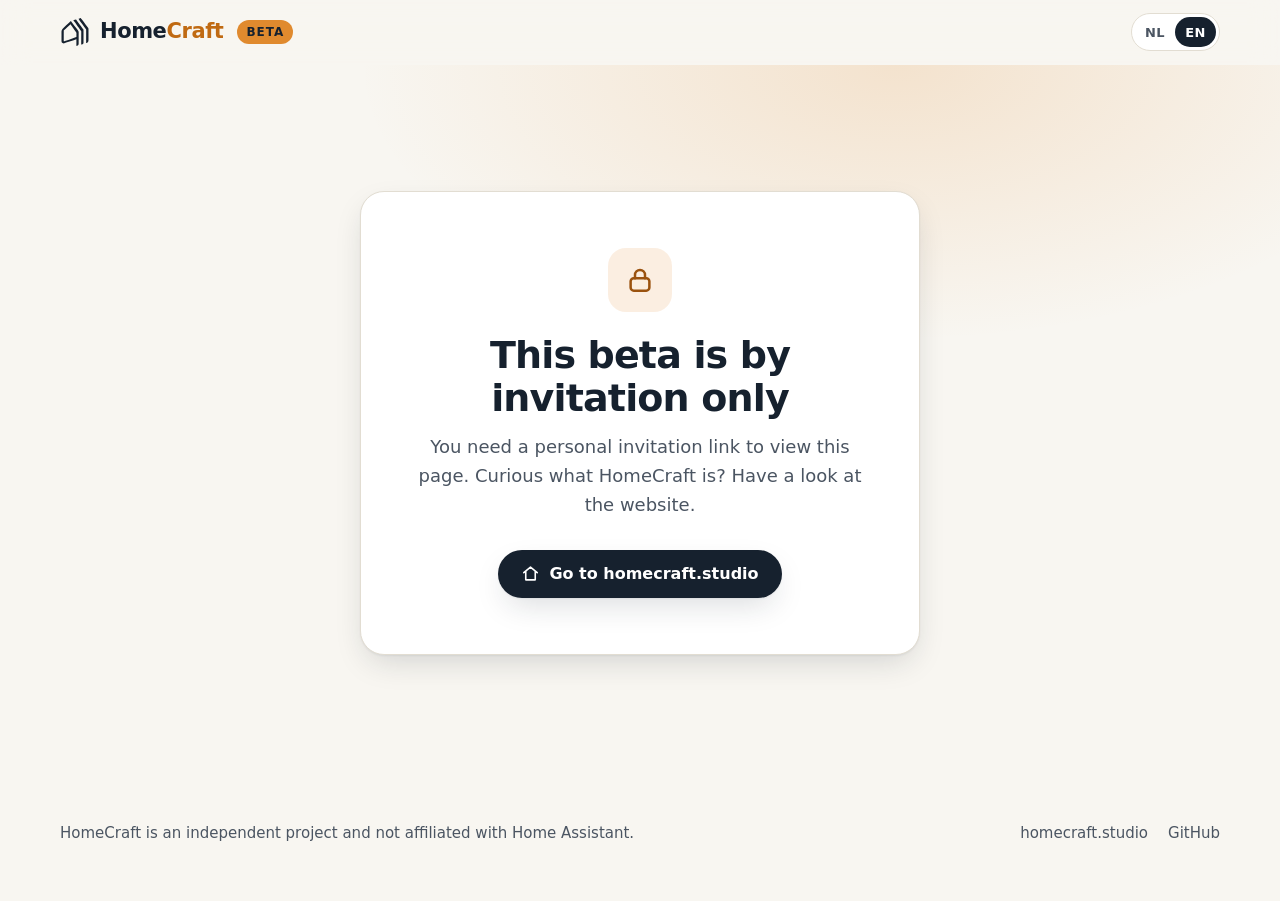
==== index.html @ ad0ae7b2 "Beta-pagina beta.homecraft.studio, alleen op uitnodiging (NL/EN)" ====
<!doctype html>
<html lang="nl" data-toegang="wacht">
<head>
<meta charset="utf-8">
<meta name="viewport" content="width=device-width, initial-scale=1">
<title data-i18n="meta.titel">HomeCraft beta</title>
<meta name="robots" content="noindex, nofollow">
<meta name="referrer" content="no-referrer">
<meta name="description" data-i18n-content="meta.omschrijving" content="De beta van HomeCraft is alleen op uitnodiging.">
<meta name="theme-color" content="#f8f6f1" media="(prefers-color-scheme: light)">
<meta name="theme-color" content="#0d141c" media="(prefers-color-scheme: dark)">
<link rel="icon" href="/favicon.svg" type="image/svg+xml">
<link rel="icon" href="/favicon-32.png" type="image/png" sizes="32x32">
<link rel="apple-touch-icon" href="/apple-touch-icon.png">
<meta property="og:type" content="website">
<meta property="og:site_name" content="HomeCraft">
<meta property="og:title" content="HomeCraft beta">
<meta property="og:description" content="Alleen op uitnodiging. Je huis in 3D, live in Home Assistant.">
<meta property="og:image" content="https://beta.homecraft.studio/img/og.jpg">
<meta property="og:image:width" content="1200">
<meta property="og:image:height" content="630">
<meta name="twitter:card" content="summary_large_image">
<meta name="twitter:image" content="https://beta.homecraft.studio/img/og.jpg">
<link rel="stylesheet" href="/style.css">
</head>
<body>
<svg width="0" height="0" style="position:absolute" aria-hidden="true">
  <symbol id="i-logo" viewBox="153.4 135.3 744.1 744.1"><path fill="currentColor" d="M421.4,234.9c3.7,4.9,7.2,9.5,10.8,14.1c23.9,31.6,47.8,63.2,71.7,94.7c13.8,18.2,27.7,36.4,41.5,54.6 c19.9,26.2,39.6,52.5,59.6,78.7c7.8,10.2,11.8,21.3,11.7,34.3c-0.3,55.2-0.2,110.4-0.3,165.6c-0.1,41.6-0.2,83.1-0.4,124.7 c0,9.8-2.1,18.9-8.1,26.9c-4.4,5.9-9.9,10.2-16.4,13.3c-6.5,3.1-13.2,5.6-19.9,8.3c-1.9,0.7-3.9,1.1-5.9,1.5 c-4.3,0.7-5.8-0.6-5.8-4.9c0-20.8,0-41.7,0.1-62.5c0.1-31.4,0.2-62.9,0.3-94.3c0-1,0-1.9,0-3.3c-1.3,0.4-2.3,0.6-3.2,1 c-41.9,14.5-83.8,29.1-125.8,43.4c-27.2,9.2-54.5,18-81.8,26.9c-29.1,9.5-58.3,18.9-87.4,28.5c-16,5.3-31.3,4.8-45.8-4.2 c-15.2-9.4-23.5-23.3-25-41c-0.6-6.9-0.6-13.8-0.6-20.7c0-54.8,0.1-109.6,0.1-164.4c0-20.3,0.2-40.5-0.2-60.8 c-0.4-24.2,7.9-45.1,24-62.8c11.5-12.6,23.7-24.5,35.8-36.4c16.7-16.4,33.5-32.5,50.5-48.7c27.6-26.2,55.2-52.4,82.9-78.5 c11.1-10.5,22.5-20.6,33.8-30.9C418.9,237.1,420,236.2,421.4,234.9z M412.7,316.6c-1.3,1.1-2.3,2-3.3,2.9 c-27.4,25.3-54.8,50.6-82.2,75.8c-25.4,23.4-50.9,46.7-76.3,70.2c-1.8,1.7-2.9,4.3-3.7,6.7c-0.7,2.3-0.5,4.8-0.5,7.2 c-0.1,74.2-0.1,148.4-0.2,222.5c0,10.2-0.2,20.4-0.1,30.7c0.1,6,2.7,7.9,8.5,6.2c6.6-2,13.1-4.2,19.7-6.4 C302.8,723,331,713.6,359,704c44-15.1,87.8-30.4,131.7-45.8c22.4-7.8,44.7-15.9,67.1-23.8c1.7-0.6,2.7-1.3,2.7-3.4 c0.1-30.9,0.2-61.7,0.5-92.6c0.1-9.2-2.6-17.2-7.8-24.5C541,497,529,480,516.9,463c-14.4-20.2-28.7-40.5-43-60.7 c-13.1-18.5-26.3-36.9-39.5-55.4C427.3,336.9,420.1,326.9,412.7,316.6z M486.9,216c4.3-1.3,8.4-2.5,12.5-3.8c16.1-4.9,32.2-9.7,48.3-14.7c1.9-0.6,3-0.4,4.3,1.4c14.2,19.5,28.4,39,42.7,58.5 c18.5,25.1,37.1,50.1,55.7,75c16.6,22.2,33.2,44.4,49.8,66.6C709,411,717.8,423,726.6,435c6.5,9,9.9,19.1,9.9,30.3 c0,78.8,0,157.5,0,236.3c0,23.4-0.2,46.7,0.1,70.1c0.2,18.6-8.7,30.8-25.6,37.5c-8.4,3.3-17,6.3-25.5,9.2c-5,1.7-6.2,0.7-6.1-4.5 c0.3-98.5,0.6-197.1,0.9-295.6c0-6.3,0-12.7-0.1-19c-0.1-5.1-1.2-9.8-4.2-14.1c-19-27.5-37.8-55-56.9-82.4 c-19.4-27.8-39-55.4-58.6-83c-15.9-22.4-31.8-44.8-47.7-67.1c-8-11.2-16-22.3-24-33.5C488.3,218.2,487.7,217.3,486.9,216z M802.5,779.8c-0.3-2.5-0.7-4.7-0.7-6.9c0-59.6,0.1-119.2,0.2-178.8c0.1-45.3,0.2-90.5,0.3-135.8c0-5.7-1.1-11.3-4.3-16.2 c-6.5-9.8-13-19.6-19.8-29.2c-26.3-36.9-52.6-73.9-79.1-110.7c-22.9-31.7-46.1-63.3-69.1-94.9c-6.2-8.6-12.5-17.2-18.7-25.7 c-0.3-0.5-0.6-0.9-1.1-1.7c8.5-2.5,16.8-5,25.1-7.4c10.6-3.1,21.3-6.2,31.9-9.4c1.9-0.6,3-0.2,4.1,1.4c8.4,11.4,16.7,22.7,25.2,34 c28.8,38.1,57.7,76.2,86.5,114.3c22.2,29.4,44.4,58.7,66.5,88.1c7.2,9.6,10.7,20.4,10.7,32.4c0,66.8,0,133.6,0,200.4 c0,23.1,0.4,46.2-0.1,69.2c-0.2,11.1-1.4,22.4-3.3,33.4c-2.9,16.7-12.5,28.6-28.7,34.8c-6.9,2.6-13.9,5.1-20.9,7.5 C805.8,779.2,804.3,779.4,802.5,779.8z"/></symbol>
  <symbol id="i-slot" viewBox="0 0 24 24" fill="none" stroke="currentColor" stroke-width="2" stroke-linecap="round" stroke-linejoin="round"><rect x="4.5" y="10.5" width="15" height="10" rx="2.5"/><path d="M8 10.5V8a4 4 0 0 1 8 0v2.5"/></symbol>
  <symbol id="i-thuis" viewBox="0 0 24 24" fill="none" stroke="currentColor" stroke-width="2" stroke-linecap="round" stroke-linejoin="round"><path d="M3.5 11 12 4l8.5 7M6 9.5V20h12V9.5"/></symbol>
  <symbol id="i-kopie" viewBox="0 0 24 24" fill="none" stroke="currentColor" stroke-width="2" stroke-linecap="round" stroke-linejoin="round"><rect x="8.5" y="8.5" width="12" height="12" rx="2.5"/><path d="M15.5 5.5v-.5a2 2 0 0 0-2-2h-8a2 2 0 0 0-2 2v8a2 2 0 0 0 2 2h.5"/></symbol>
  <symbol id="i-download" viewBox="0 0 24 24" fill="none" stroke="currentColor" stroke-width="2" stroke-linecap="round" stroke-linejoin="round"><path d="M12 4v11M7 10.5l5 5 5-5M5 20h14"/></symbol>
  <symbol id="i-lijst" viewBox="0 0 24 24" fill="none" stroke="currentColor" stroke-width="2" stroke-linecap="round" stroke-linejoin="round"><path d="M9 6h11M9 12h11M9 18h11M4.5 6h.01M4.5 12h.01M4.5 18h.01"/></symbol>
  <symbol id="i-start" viewBox="0 0 24 24" fill="none" stroke="currentColor" stroke-width="2" stroke-linecap="round" stroke-linejoin="round"><path d="M4 20l4-1 11-11a2.1 2.1 0 0 0-3-3L5 16l-1 4zM14 7l3 3"/></symbol>
  <symbol id="i-let" viewBox="0 0 24 24" fill="none" stroke="currentColor" stroke-width="2" stroke-linecap="round" stroke-linejoin="round"><path d="M12 4 2.5 20h19L12 4zM12 10v4.5M12 17.5h.01"/></symbol>
  <symbol id="i-melden" viewBox="0 0 24 24" fill="none" stroke="currentColor" stroke-width="2" stroke-linecap="round" stroke-linejoin="round"><path d="M5 20V4.5M5 4.5h11l-2 4 2 4H5"/></symbol>
  <symbol id="i-pijl" viewBox="0 0 24 24" fill="none" stroke="currentColor" stroke-width="2" stroke-linecap="round" stroke-linejoin="round"><path d="M5 12h14M13 6l6 6-6 6"/></symbol>
</svg>

<header class="kop">
  <div class="wrap">
    <a class="merk" href="https://homecraft.studio/" aria-label="HomeCraft"><svg aria-hidden="true"><use href="#i-logo"/></svg><span>Home<b>Craft</b></span></a>
    <span class="pil">Beta</span>
    <div class="kop-rechts">
      <div class="taal" role="group" aria-label="Taal / Language">
        <button type="button" data-taal="nl" aria-pressed="true" lang="nl" title="Nederlands">NL</button>
        <button type="button" data-taal="en" aria-pressed="false" lang="en" title="English">EN</button>
      </div>
    </div>
  </div>
</header>

<main id="inhoud">
  <div class="wacht" data-staat="wacht" aria-busy="true"></div>

  <!-- Zonder (geldige) uitnodiging -->
  <div class="dicht" data-staat="dicht ongeldig" hidden>
    <div class="wrap">
      <div class="dicht-kaart">
        <div class="dicht-ico"><svg aria-hidden="true"><use href="#i-slot"/></svg></div>
        <h1 data-i18n="dicht.titel">Deze beta is alleen op uitnodiging</h1>
        <p data-staat="dicht" data-i18n="dicht.tekst">Je hebt een persoonlijke uitnodigingslink nodig om deze pagina te bekijken. Wil je weten wat HomeCraft is? Kijk op de website.</p>
        <p data-staat="ongeldig" hidden data-i18n="dicht.ongeldig">Deze uitnodigingslink is niet (meer) geldig. Controleer of je de hele link hebt gekopieerd, of vraag een nieuwe in de groep.</p>
        <div class="acties">
          <a class="knop knop-vol" href="https://homecraft.studio/"><svg aria-hidden="true"><use href="#i-thuis"/></svg><span data-i18n="dicht.knop">Naar homecraft.studio</span></a>
        </div>
      </div>
    </div>
  </div>
  <noscript>
    <div class="dicht"><div class="wrap"><div class="dicht-kaart">
      <h1>Deze beta is alleen op uitnodiging</h1>
      <p>Zet JavaScript aan om je uitnodiging te controleren, of ga naar <a href="https://homecraft.studio/">homecraft.studio</a>.</p>
    </div></div></div>
  </noscript>

  <!-- Met een geldige uitnodiging -->
  <div data-staat="welkom" hidden>
    <div class="welkom">
      <div class="wrap">
        <span class="label"><i aria-hidden="true"></i><span data-i18n="w.label">Beta · versie 0.4.0</span></span>
        <h1 data-i18n="w.titel">Welkom bij de beta!</h1>
        <p class="lead" data-i18n="w.lead">Fijn dat je meetest. Hieronder staat hoe je HomeCraft in Home Assistant installeert, waar je mee begint en hoe je een probleem meldt. Alles wat je vindt, helpt.</p>
      </div>
    </div>

    <div class="wrap">
      <div class="inhoud">
        <div class="kolom">
        <section class="blok" id="installeren" aria-labelledby="h-inst">
          <h2 id="h-inst"><span class="ico"><svg aria-hidden="true"><use href="#i-download"/></svg></span><span data-i18n="inst.titel">Installeren</span></h2>
          <ol>
            <li data-i18n-html="inst.1">Ga in Home Assistant naar <span class="pad">Instellingen <span>→</span> Marketplace</span> (voorheen HACS).</li>
            <li data-i18n-html="inst.2">Kies rechtsboven <span class="pad">⋮ <span>→</span> Eigen repository</span>.</li>
            <li>
              <span data-i18n-html="inst.3">Plak deze URL en kies als categorie <span class="pad">Integratie</span>:</span>
              <div class="kopie">
                <code id="repo-url">https://github.com/homecraftstudio/homecraft</code>
                <button type="button" class="knop knop-rand" id="kopieer" data-kopieer="#repo-url"><svg aria-hidden="true"><use href="#i-kopie"/></svg><span data-i18n="inst.kopieer">Kopiëren</span></button>
              </div>
              <span class="sr" role="status" aria-live="polite" id="kopie-status"></span>
            </li>
            <li data-i18n-html="inst.4">Zoek <span class="pad">HomeCraft</span> in de lijst en installeer het.</li>
            <li data-i18n-html="inst.5">Herstart Home Assistant.</li>
            <li data-i18n-html="inst.6">Ga naar <span class="pad">Instellingen <span>→</span> Apparaten en diensten <span>→</span> Integratie toevoegen</span> en kies <span class="pad">HomeCraft</span>.</li>
            <li data-i18n-html="inst.7">Open <span class="pad">HomeCraft</span> in de zijbalk.</li>
          </ol>
          <p class="tip" data-i18n="inst.tip">Een nieuwe versie verschijnt vanzelf als update in Home Assistant. Na een update even herstarten en de pagina herladen.</p>
        </section>
        <section class="blok" id="beginnen" aria-labelledby="h-begin">
          <h2 id="h-begin"><span class="ico"><svg aria-hidden="true"><use href="#i-start"/></svg></span><span data-i18n="begin.titel">Eerste stappen</span></h2>
          <ol>
            <li data-i18n-html="begin.1">Kies in het lege paneel <span class="pad">Plattegrond tekenen</span> en teken muren, ruimtes, deuren en ramen. Of begin met het <span class="pad">voorbeeldhuis</span> om eerst rond te kijken.</li>
            <li data-i18n-html="begin.2">Kies <span class="pad">Bewerken</span>: de lichtpunten uit je plattegrond staan gestippeld klaar. Tik erop en koppel ze aan je lampen.</li>
            <li data-i18n="begin.3">Zet apparaten neer en koppel ze; kies het model uit de galerij.</li>
            <li data-i18n-html="begin.4">Maak een back-up via <span class="pad">Instellingen <span>→</span> Back-up</span> voordat je grote dingen uitprobeert.</li>
          </ol>
        </section>
        <section class="blok" id="melden" aria-labelledby="h-meld">
          <h2 id="h-meld"><span class="ico"><svg aria-hidden="true"><use href="#i-melden"/></svg></span><span data-i18n="meld.titel">Probleem melden</span></h2>
          <p data-i18n="meld.tekst">Iets kapot, onduidelijk of lelijk? Meld het op GitHub. Zet erbij:</p>
          <ul>
            <li data-i18n-html="meld.1">je <strong>Home Assistant-versie</strong> (Instellingen → Over) en de HomeCraft-versie;</li>
            <li data-i18n-html="meld.2">je <strong>browser</strong> en de versie ervan;</li>
            <li data-i18n-html="meld.3">je <strong>apparaat</strong>: computer, tablet of telefoon;</li>
            <li data-i18n-html="meld.4">wat je deed, wat je verwachtte en wat er gebeurde, met een <strong>schermafdruk</strong>.</li>
          </ul>
          <p class="tip" data-i18n="meld.privé">Meldingen op GitHub zijn openbaar. Zet er geen persoonlijke gegevens, adressen, wachtwoorden of tokens in.</p>
          <div class="acties">
            <a class="knop knop-vol" href="https://github.com/homecraftstudio/homecraft/issues/new" rel="noopener"><svg aria-hidden="true"><use href="#i-melden"/></svg><span data-i18n="meld.knop">Probleem melden op GitHub</span></a>
          </div>
        </section>
        </div>
        <div class="kolom">
        <section class="blok" id="eisen" aria-labelledby="h-eisen">
          <h2 id="h-eisen"><span class="ico"><svg aria-hidden="true"><use href="#i-lijst"/></svg></span><span data-i18n="eisen.titel">Wat heb je nodig</span></h2>
          <ul>
            <li data-i18n-html="eisen.1">Home Assistant <strong>2024.7</strong> of nieuwer.</li>
            <li data-i18n-html="eisen.2">De Marketplace (voorheen HACS) in Home Assistant.</li>
            <li data-i18n-html="eisen.3">Een recente browser met <strong>WebGL2</strong>, op computer, tablet of telefoon.</li>
            <li data-i18n="eisen.4">Voor een wandtablet: een tablet van de laatste jaren, met de browser op volledig scherm.</li>
          </ul>
        </section>
        <section class="blok" id="beperkingen" aria-labelledby="h-bep">
          <h2 id="h-bep"><span class="ico"><svg aria-hidden="true"><use href="#i-let"/></svg></span><span data-i18n="bep.titel">Bekende beperkingen</span></h2>
          <ul>
            <li data-i18n="bep.1">Dit is een beta: er kan nog iets haperen of veranderen tussen versies. Maak regelmatig een back-up.</li>
            <li data-i18n="bep.2">Gebeurtenissen en vaste zoomplekken in het huis volgen later.</li>
            <li data-i18n-html="bep.3">Op een zwakke tablet kiest HomeCraft zelf een lichtere kwaliteit. Hapert het toch, zet dan <code>?rch_quality=low</code> achter het adres.</li>
            <li data-i18n="bep.4">De kant-en-klare meubels zijn een los, optioneel pakket; zonder kun je gewoon tekenen en inrichten met wat er is.</li>
          </ul>
        </section>
        </div>
      </div>
    </div>
  </div>
</main>

<footer class="voet">
  <div class="wrap">
    <p data-i18n="voet.tekst">HomeCraft is een zelfstandig project en niet verbonden aan Home Assistant.</p>
    <nav aria-label="Voettekst" data-i18n-aria="voet.aria">
      <a href="https://homecraft.studio/">homecraft.studio</a>
      <a href="https://github.com/homecraftstudio/homecraft">GitHub</a>
    </nav>
  </div>
</footer>
<script src="/teksten-en.js"></script>
<script src="/i18n.js"></script>
<script src="/toegang.js"></script>
<script src="/beta.js"></script>
</body>
</html>
---- style.css ----
/* HomeCraft — homecraft.studio. Eén stylesheet, geen frameworks. */
:root {
  color-scheme: light dark;
  --inkt: #16212e;
  --oranje: #e08a2e;
  --bg: #f8f6f1;
  --bg-2: #efebe3;
  --vlak: #ffffff;
  --tekst: #16212e;
  --zacht: #4b5562;
  --lijn: #e2ddd2;
  --accent-tekst: #9a520f;
  --oranje-groot: #c06a12;
  --knop: #16212e;
  --knop-tekst: #ffffff;
  --schaduw: 0 1px 2px rgb(22 33 46 / .06), 0 12px 32px -8px rgb(22 33 46 / .18);
  --schaduw-groot: 0 2px 4px rgb(22 33 46 / .06), 0 40px 80px -24px rgb(22 33 46 / .35);
  --gloed: radial-gradient(60% 55% at 70% 0%, rgb(224 138 46 / .18), transparent 70%);
  --r: 18px;
  --max: 1160px;
  --rand: 16px;
  --font: ui-sans-serif, system-ui, -apple-system, "Segoe UI", Roboto, "Helvetica Neue", Arial, sans-serif;
  --mono: ui-monospace, "Cascadia Mono", "SF Mono", Menlo, Consolas, monospace;
}
@media (prefers-color-scheme: dark) {
  :root {
    --bg: #0d141c;
    --bg-2: #121b25;
    --vlak: #16212e;
    --tekst: #eef1f4;
    --zacht: #a7b2be;
    --lijn: #263445;
    --accent-tekst: #f2a75a;
    --oranje-groot: #e08a2e;
    --knop: #e08a2e;
    --knop-tekst: #16212e;
    --schaduw: 0 1px 2px rgb(0 0 0 / .3), 0 12px 32px -8px rgb(0 0 0 / .5);
    --schaduw-groot: 0 2px 4px rgb(0 0 0 / .3), 0 40px 90px -24px rgb(0 0 0 / .7);
    --gloed: radial-gradient(60% 55% at 70% 0%, rgb(224 138 46 / .16), transparent 70%);
  }
}
@media (min-width: 720px) { :root { --rand: 32px; } }

*, *::before, *::after { box-sizing: border-box; }
html { -webkit-text-size-adjust: 100%; scroll-behavior: smooth; scroll-padding-top: 84px; }
@media (prefers-reduced-motion: reduce) { html { scroll-behavior: auto; } *, *::before, *::after { transition: none !important; animation: none !important; } }
body {
  margin: 0; background: var(--bg); color: var(--tekst);
  font: 400 17px/1.6 var(--font); text-rendering: optimizeLegibility;
  -webkit-font-smoothing: antialiased; overflow-x: hidden;
}
img { display: block; max-width: 100%; height: auto; }
a { color: inherit; }
p a, li a, dd a, .faq a { color: var(--accent-tekst); text-underline-offset: .18em; }
code { font: .88em/1.4 var(--mono); background: var(--bg-2); border: 1px solid var(--lijn); border-radius: 6px; padding: .1em .35em; overflow-wrap: anywhere; }
h1, h2, h3 { line-height: 1.12; letter-spacing: -.022em; margin: 0; text-wrap: balance; }
p { margin: 0; text-wrap: pretty; }
:focus-visible { outline: 3px solid var(--oranje); outline-offset: 3px; border-radius: 6px; }
.skip { position: absolute; left: 12px; top: -60px; z-index: 50; background: var(--knop); color: var(--knop-tekst); padding: 10px 14px; border-radius: 10px; text-decoration: none; font-weight: 600; }
.skip:focus { top: 12px; }
.wrap { width: 100%; max-width: calc(var(--max) + 2 * var(--rand)); margin-inline: auto; padding-inline: var(--rand); }
.sr { position: absolute; width: 1px; height: 1px; overflow: hidden; clip: rect(0 0 0 0); white-space: nowrap; }

/* Kop */
.kop { position: sticky; top: 0; z-index: 20; background: color-mix(in srgb, var(--bg) 82%, transparent); backdrop-filter: saturate(1.4) blur(14px); -webkit-backdrop-filter: saturate(1.4) blur(14px); border-bottom: 1px solid transparent; transition: border-color .2s; }
.kop.gescrold { border-bottom-color: var(--lijn); }
.kop .wrap { display: flex; align-items: center; gap: 12px; height: 64px; }
.merk { display: inline-flex; align-items: center; gap: 10px; text-decoration: none; font-weight: 650; font-size: 21px; letter-spacing: -.02em; color: var(--tekst); flex: none; }
.merk svg { width: 30px; height: 30px; color: var(--tekst); }
.merk b { color: var(--oranje-groot); font-weight: inherit; }
.nav { display: none; gap: 4px; margin-left: 20px; }
.nav a { text-decoration: none; color: var(--zacht); font-size: 15px; font-weight: 500; padding: 8px 12px; border-radius: 10px; }
.nav a:hover { color: var(--tekst); background: var(--bg-2); }
@media (min-width: 860px) { .nav { display: flex; } }
.kop-rechts { margin-left: auto; display: flex; align-items: center; gap: 8px; }
.taal { display: inline-flex; border: 1px solid var(--lijn); border-radius: 999px; padding: 3px; background: var(--vlak); }
.taal button { appearance: none; border: 0; background: none; color: var(--zacht); font: 600 13px/1 var(--font); letter-spacing: .04em; padding: 7px 10px; border-radius: 999px; cursor: pointer; min-width: 38px; min-height: 30px; }
.taal button[aria-pressed="true"] { background: var(--inkt); color: #fff; }
@media (prefers-color-scheme: dark) { .taal button[aria-pressed="true"] { background: #eef1f4; color: #16212e; } }

/* Knoppen */
.knop { display: inline-flex; align-items: center; justify-content: center; gap: 9px; min-height: 48px; padding: 0 22px; border-radius: 999px; font: 600 16px/1 var(--font); text-decoration: none; border: 1px solid transparent; cursor: pointer; transition: transform .15s ease, background-color .15s, box-shadow .15s; white-space: nowrap; }
.knop svg { width: 19px; height: 19px; flex: none; }
.knop:hover { transform: translateY(-1px); }
.knop-vol { background: var(--knop); color: var(--knop-tekst); box-shadow: var(--schaduw); }
.knop-rand { background: var(--vlak); color: var(--tekst); border-color: var(--lijn); }
.knop-rand:hover { border-color: var(--zacht); }
.knop-klein { min-height: 38px; padding: 0 14px; font-size: 14px; }
.kop .knop-klein span { display: none; }
@media (min-width: 520px) { .kop .knop-klein span { display: inline; } }

/* Hero */
.hero { position: relative; padding: 56px 0 0; background: var(--gloed); }
.hero-tekst { max-width: 820px; }
.label { display: inline-flex; align-items: center; gap: 8px; font-size: 14px; font-weight: 600; color: var(--zacht); border: 1px solid var(--lijn); background: var(--vlak); border-radius: 999px; padding: 6px 12px 6px 8px; }
.label i { width: 8px; height: 8px; border-radius: 50%; background: var(--oranje); box-shadow: 0 0 0 4px rgb(224 138 46 / .2); }
.hero h1 { font-size: clamp(40px, 7.4vw, 80px); font-weight: 750; margin-top: 22px; letter-spacing: -.035em; }
.hero h1 em { font-style: normal; color: var(--oranje-groot); }
.hero .lead { font-size: clamp(18px, 2.2vw, 21px); color: var(--zacht); margin-top: 20px; max-width: 640px; }
.acties { display: flex; flex-wrap: wrap; gap: 12px; margin-top: 30px; }
.feiten { display: flex; flex-wrap: wrap; gap: 8px 22px; margin: 22px 0 0; padding: 0; list-style: none; color: var(--zacht); font-size: 15px; }
.feiten li { display: inline-flex; align-items: center; gap: 8px; }
.feiten svg { width: 17px; height: 17px; color: var(--oranje); }
.venster { margin-top: 48px; border-radius: 16px 16px 0 0; overflow: hidden; background: var(--vlak); box-shadow: var(--schaduw-groot); border: 1px solid var(--lijn); border-bottom: 0; }
.venster-balk { display: flex; gap: 7px; align-items: center; height: 34px; padding: 0 14px; background: var(--bg-2); border-bottom: 1px solid var(--lijn); }
.venster-balk i { width: 11px; height: 11px; border-radius: 50%; background: var(--lijn); }
.venster img { width: 100%; }

/* Secties */
section { padding: 96px 0; }
@media (max-width: 720px) { section { padding: 68px 0; } }
.sectie-kop { max-width: 720px; margin-bottom: 48px; }
.oog { font-size: 13px; font-weight: 700; letter-spacing: .12em; text-transform: uppercase; color: var(--accent-tekst); margin-bottom: 14px; }
.sectie-kop h2 { font-size: clamp(30px, 4.6vw, 48px); font-weight: 720; }
.sectie-kop p { color: var(--zacht); font-size: 19px; margin-top: 16px; }
.band { background: var(--bg-2); border-block: 1px solid var(--lijn); }

/* Grote functies */
.functie { display: grid; gap: 28px; align-items: center; padding: 28px 0; }
.functie + .functie { border-top: 1px solid var(--lijn); }
@media (min-width: 860px) {
  .functie { grid-template-columns: 1fr 1fr; gap: 72px; padding: 44px 0; }
  .functie:nth-child(even) .functie-beeld { order: 2; }
}
.functie h3 { font-size: clamp(25px, 3vw, 34px); font-weight: 700; }
.functie p { color: var(--zacht); margin-top: 14px; font-size: 18px; }
.functie ul { margin: 18px 0 0; padding: 0; list-style: none; display: grid; gap: 10px; }
.functie li { display: flex; gap: 10px; align-items: flex-start; }
.functie li::before { content: ""; flex: none; width: 18px; height: 18px; margin-top: 4px; border-radius: 50%; background: rgb(224 138 46 / .18) url("data:image/svg+xml,%3Csvg xmlns='http://www.w3.org/2000/svg' viewBox='0 0 24 24' fill='none' stroke='%23c26f1c' stroke-width='3.2' stroke-linecap='round' stroke-linejoin='round'%3E%3Cpath d='M6 12.5l4 4 8-9'/%3E%3C/svg%3E") center / 12px no-repeat; }
.functie-beeld { position: relative; border-radius: var(--r); background: linear-gradient(160deg, #2b3d52, #16212e); padding: clamp(18px, 4vw, 40px); box-shadow: var(--schaduw); overflow: hidden; display: grid; place-items: center; }
.functie-beeld::after { content: ""; position: absolute; inset: 0; background: radial-gradient(50% 45% at 80% 10%, rgb(224 138 46 / .28), transparent 70%); pointer-events: none; }
.functie-beeld img { position: relative; z-index: 1; border-radius: 12px; box-shadow: 0 24px 48px -16px rgb(0 0 0 / .55); width: min(100%, 360px); }
.functie-beeld.breed img { width: 100%; }
.functie-beeld.laag { display: block; padding-bottom: clamp(56px, 10vw, 96px); }
.functie-beeld.laag .achter { width: 62%; }
.functie-beeld.laag .voor { position: absolute; z-index: 2; right: clamp(14px, 4vw, 36px); bottom: clamp(18px, 4vw, 40px); width: 66%; border: 1px solid rgb(255 255 255 / .12); }

/* Kaarten */
.raster { display: grid; gap: 16px; grid-template-columns: 1fr; margin-top: 40px; }
@media (min-width: 640px) { .raster { grid-template-columns: 1fr 1fr; } }
@media (min-width: 1020px) { .raster { grid-template-columns: repeat(4, 1fr); } }
.kaart { background: var(--vlak); border: 1px solid var(--lijn); border-radius: var(--r); padding: 26px; }
.kaart .ico { width: 44px; height: 44px; border-radius: 12px; display: grid; place-items: center; background: rgb(224 138 46 / .14); color: var(--accent-tekst); margin-bottom: 18px; }
.kaart .ico svg { width: 23px; height: 23px; }
.kaart h3 { font-size: 19px; font-weight: 680; letter-spacing: -.012em; }
.kaart p { color: var(--zacht); font-size: 16px; margin-top: 8px; }

/* Stappen */
.stappen { display: grid; gap: 16px; counter-reset: stap; margin: 0; padding: 0; list-style: none; }
@media (min-width: 860px) { .stappen { grid-template-columns: repeat(3, 1fr); gap: 20px; } }
.stappen li { counter-increment: stap; background: var(--vlak); border: 1px solid var(--lijn); border-radius: var(--r); padding: 28px; position: relative; }
.stappen li::before { content: counter(stap); display: grid; place-items: center; width: 40px; height: 40px; border-radius: 50%; background: var(--inkt); color: #fff; font-weight: 700; font-size: 17px; margin-bottom: 18px; }
@media (prefers-color-scheme: dark) { .stappen li::before { background: var(--oranje); color: var(--inkt); } }
.stappen h3 { font-size: 20px; font-weight: 680; }
.stappen p { color: var(--zacht); margin-top: 8px; font-size: 16px; }

/* Vragen */
.faq { max-width: 820px; display: grid; gap: 12px; }
.faq details { background: var(--vlak); border: 1px solid var(--lijn); border-radius: 14px; }
.faq summary { list-style: none; cursor: pointer; padding: 20px 56px 20px 22px; font-weight: 640; font-size: 18px; position: relative; border-radius: 14px; }
.faq summary::-webkit-details-marker { display: none; }
.faq summary::after { content: ""; position: absolute; right: 22px; top: 50%; width: 11px; height: 11px; border-right: 2.4px solid var(--zacht); border-bottom: 2.4px solid var(--zacht); transform: translateY(-70%) rotate(45deg); transition: transform .2s; }
.faq details[open] summary::after { transform: translateY(-30%) rotate(-135deg); }
.faq .antw { padding: 0 22px 22px; color: var(--zacht); }
.faq .antw p + p, .faq .antw p + ul, .faq .antw ul + p { margin-top: 10px; }
.faq .antw ul { margin: 0; padding-left: 20px; display: grid; gap: 6px; }

/* Slot */
.slot { text-align: center; }
.slot-vlak { background: var(--inkt); color: #fff; border-radius: 28px; padding: clamp(40px, 7vw, 80px) clamp(20px, 5vw, 64px); position: relative; overflow: hidden; }
.slot-vlak::before { content: ""; position: absolute; inset: 0; background: radial-gradient(50% 70% at 50% 0%, rgb(224 138 46 / .35), transparent 70%); }
.slot-vlak > * { position: relative; }
.slot-vlak svg.groot { width: 64px; height: 64px; color: #fff; margin: 0 auto 22px; display: block; }
.slot h2 { font-size: clamp(30px, 4.6vw, 48px); }
.slot p { color: #c9d2dc; font-size: 19px; margin: 16px auto 0; max-width: 560px; }
.slot .acties { justify-content: center; }
.slot .knop-vol { background: var(--oranje); color: var(--inkt); }
.slot .knop-rand { background: transparent; color: #fff; border-color: rgb(255 255 255 / .35); }

/* Voet */
.voet { padding: 40px 0 56px; color: var(--zacht); font-size: 15px; }
.voet .wrap { display: grid; gap: 18px; }
@media (min-width: 860px) { .voet .wrap { grid-template-columns: 1fr auto; align-items: center; } }
.voet nav { display: flex; flex-wrap: wrap; gap: 6px 20px; }
.voet nav a { text-decoration: none; }
.voet nav a:hover { text-decoration: underline; }
.voet p { max-width: 640px; }

/* Verschijnen bij scrollen (alleen als JS het aanzet) */
.js .opkomen { opacity: 0; transform: translateY(14px); transition: opacity .6s ease, transform .6s ease; }
.js .opkomen.zichtbaar { opacity: 1; transform: none; }

/* Losse pagina (404) */
.los { min-height: 70vh; display: grid; place-items: center; text-align: center; padding: 64px 0; }
.los h1 { font-size: clamp(36px, 6vw, 60px); }
.los p { color: var(--zacht); font-size: 19px; margin: 16px auto 28px; max-width: 520px; }
.los .acties { justify-content: center; }

/* ---- Beta ---- */
.pil { display: inline-flex; align-items: center; font: 700 12px/1 var(--font); letter-spacing: .08em; text-transform: uppercase; color: var(--inkt); background: var(--oranje); border-radius: 999px; padding: 6px 9px; margin-left: 2px; }
[data-staat][hidden] { display: none !important; }
.wacht { min-height: 60vh; }
.dicht { min-height: calc(100vh - 64px - 120px); display: grid; place-items: center; padding: 56px 0; background: var(--gloed); }
.dicht-kaart { max-width: 560px; margin-inline: auto; text-align: center; background: var(--vlak); border: 1px solid var(--lijn); border-radius: 24px; padding: clamp(32px, 6vw, 56px) clamp(22px, 5vw, 48px); box-shadow: var(--schaduw); }
.dicht-ico { width: 64px; height: 64px; border-radius: 18px; display: grid; place-items: center; margin: 0 auto 22px; background: rgb(224 138 46 / .14); color: var(--accent-tekst); }
.dicht-ico svg { width: 30px; height: 30px; }
.dicht h1 { font-size: clamp(28px, 5vw, 38px); font-weight: 720; }
.dicht p { color: var(--zacht); font-size: 18px; margin-top: 14px; }
.dicht .acties { justify-content: center; }
.welkom { padding: 56px 0 8px; background: var(--gloed); }
.welkom h1 { font-size: clamp(36px, 6vw, 60px); font-weight: 750; letter-spacing: -.03em; margin-top: 18px; }
.welkom .lead { font-size: clamp(18px, 2.2vw, 20px); color: var(--zacht); margin-top: 16px; max-width: 680px; }
.inhoud { display: grid; gap: 20px; padding: 40px 0 88px; }
.kolom { display: grid; gap: 20px; align-content: start; min-width: 0; }
@media (min-width: 960px) { .inhoud { grid-template-columns: 1.35fr 1fr; align-items: start; } .inhoud .breed { grid-column: 1 / -1; } }
.blok { background: var(--vlak); border: 1px solid var(--lijn); border-radius: var(--r); padding: clamp(22px, 4vw, 34px); min-width: 0; }
.blok h2 { font-size: clamp(22px, 3vw, 27px); font-weight: 700; display: flex; align-items: center; gap: 12px; }
.blok h2 .ico { width: 38px; height: 38px; border-radius: 11px; flex: none; display: grid; place-items: center; background: rgb(224 138 46 / .14); color: var(--accent-tekst); }
.blok h2 .ico svg { width: 20px; height: 20px; }
.blok > p { color: var(--zacht); margin-top: 12px; }
.blok ul, .blok ol { margin: 16px 0 0; padding-left: 22px; display: grid; gap: 10px; }
.blok li::marker { color: var(--accent-tekst); font-weight: 700; }
.blok li { padding-left: 4px; }
.blok li code { white-space: nowrap; overflow-wrap: normal; }
.pad { font-weight: 600; }
.pad span { color: var(--zacht); font-weight: 400; padding: 0 .25em; }
.kopie { display: flex; gap: 8px; align-items: stretch; margin: 10px 0 4px; flex-wrap: wrap; }
.kopie code { flex: 1 1 240px; display: flex; align-items: center; font-size: 14.5px; padding: 10px 12px; border-radius: 10px; min-height: 44px; word-break: break-all; }
.kopie .knop { min-height: 44px; font-size: 15px; }
.kopie .knop.gekopieerd { background: #2f7d4f; color: #fff; }
.tip { margin-top: 18px; font-size: 15.5px; color: var(--zacht); border-left: 3px solid var(--oranje); padding: 4px 0 4px 14px; }
.blok .acties { margin-top: 22px; }
.blok .kopie code { white-space: normal; overflow-wrap: anywhere; }
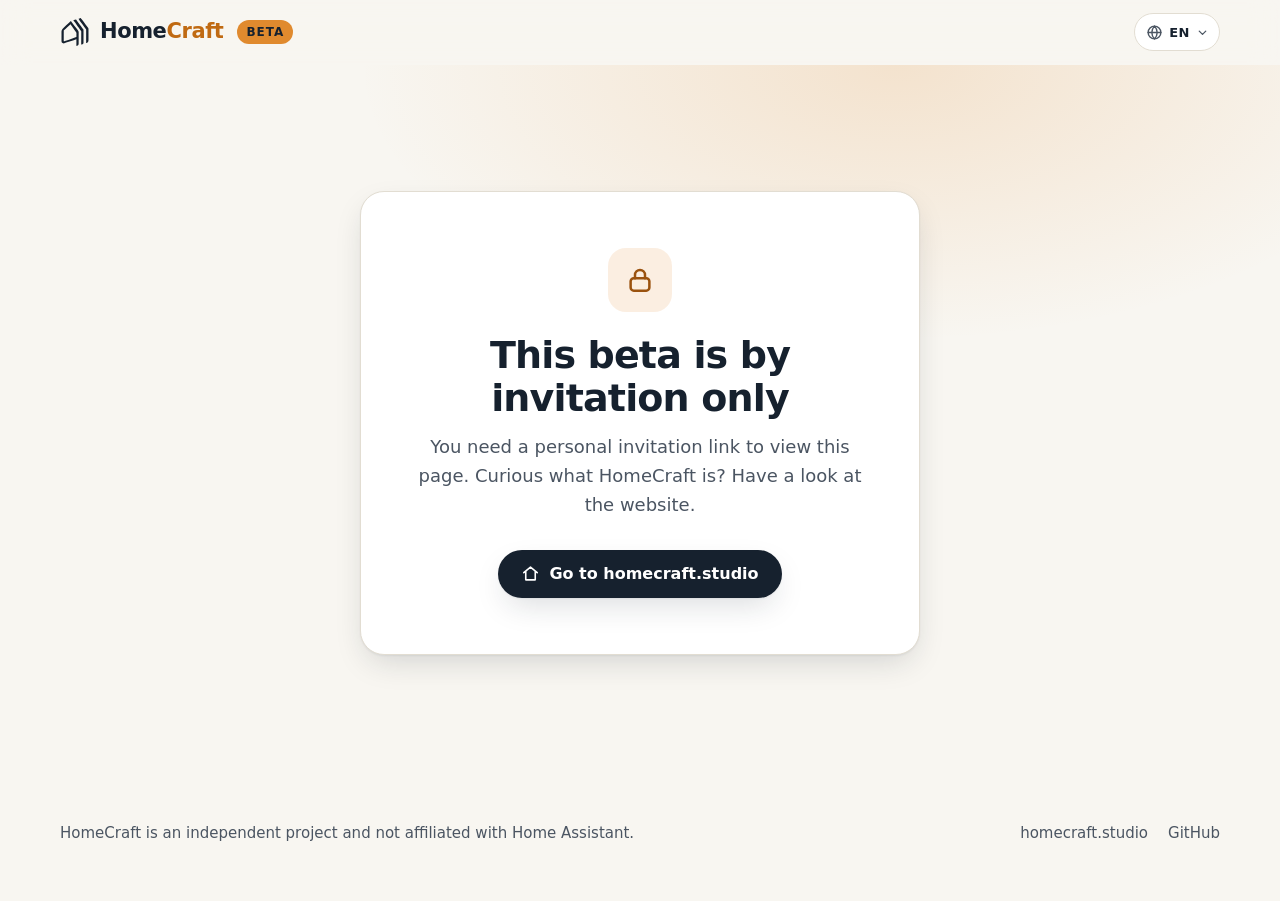
==== commit f60e9303: "Website in zeven talen, standaard Engels - Engels staat nu in de HTML (title, meta, og, alt- en aria" ====
--- a/index.html
+++ b/index.html
@@ -1,12 +1,12 @@
 <!doctype html>
-<html lang="nl" data-toegang="wacht">
+<html lang="en" data-toegang="wacht">
 <head>
 <meta charset="utf-8">
 <meta name="viewport" content="width=device-width, initial-scale=1">
 <title data-i18n="meta.titel">HomeCraft beta</title>
 <meta name="robots" content="noindex, nofollow">
 <meta name="referrer" content="no-referrer">
-<meta name="description" data-i18n-content="meta.omschrijving" content="De beta van HomeCraft is alleen op uitnodiging.">
+<meta name="description" data-i18n-content="meta.omschrijving" content="The HomeCraft beta is by invitation only.">
 <meta name="theme-color" content="#f8f6f1" media="(prefers-color-scheme: light)">
 <meta name="theme-color" content="#0d141c" media="(prefers-color-scheme: dark)">
 <link rel="icon" href="/favicon.svg" type="image/svg+xml">
@@ -15,13 +15,15 @@
 <meta property="og:type" content="website">
 <meta property="og:site_name" content="HomeCraft">
 <meta property="og:title" content="HomeCraft beta">
-<meta property="og:description" content="Alleen op uitnodiging. Je huis in 3D, live in Home Assistant.">
+<meta property="og:description" data-i18n-content="og.omschrijving" content="By invitation only. Your home in 3D, live in Home Assistant.">
 <meta property="og:image" content="https://beta.homecraft.studio/img/og.jpg">
 <meta property="og:image:width" content="1200">
 <meta property="og:image:height" content="630">
 <meta name="twitter:card" content="summary_large_image">
 <meta name="twitter:image" content="https://beta.homecraft.studio/img/og.jpg">
 <link rel="stylesheet" href="/style.css">
+<script>/* Vroege taalkeuze (zie i18n.js): ?lang=xx of de eerder gekozen taal; laadt de vertaling al tijdens het opbouwen. */
+(function(d){var h=d.documentElement,t=null;h.classList.add('js');try{t=new URLSearchParams(location.search).get('lang')}catch(e){}if(!t){try{t=localStorage.getItem('hc-taal')}catch(e){}}t=String(t||'').toLowerCase().slice(0,2);if(/^(nl|de|fr|es|zh|hi)$/.test(t)){h.lang=t==='zh'?'zh-Hans':t;h.classList.add('hc-vertaal');var s=d.createElement('script');s.src='/i18n/'+t+'.js';s.id='hc-taal-'+t;d.head.appendChild(s);setTimeout(function(){h.classList.remove('hc-vertaal')},3000)}})(document);</script>
 </head>
 <body>
 <svg width="0" height="0" style="position:absolute" aria-hidden="true">
@@ -34,17 +36,27 @@
   <symbol id="i-start" viewBox="0 0 24 24" fill="none" stroke="currentColor" stroke-width="2" stroke-linecap="round" stroke-linejoin="round"><path d="M4 20l4-1 11-11a2.1 2.1 0 0 0-3-3L5 16l-1 4zM14 7l3 3"/></symbol>
   <symbol id="i-let" viewBox="0 0 24 24" fill="none" stroke="currentColor" stroke-width="2" stroke-linecap="round" stroke-linejoin="round"><path d="M12 4 2.5 20h19L12 4zM12 10v4.5M12 17.5h.01"/></symbol>
   <symbol id="i-melden" viewBox="0 0 24 24" fill="none" stroke="currentColor" stroke-width="2" stroke-linecap="round" stroke-linejoin="round"><path d="M5 20V4.5M5 4.5h11l-2 4 2 4H5"/></symbol>
+  <symbol id="i-talen" viewBox="0 0 24 24" fill="none" stroke="currentColor" stroke-width="2" stroke-linecap="round" stroke-linejoin="round"><circle cx="12" cy="12" r="9"/><path d="M3 12h18M12 3c2.5 2.6 3.8 5.6 3.8 9s-1.3 6.4-3.8 9c-2.5-2.6-3.8-5.6-3.8-9S9.5 5.6 12 3z"/></symbol>
+  <symbol id="i-omlaag" viewBox="0 0 24 24" fill="none" stroke="currentColor" stroke-width="2.4" stroke-linecap="round" stroke-linejoin="round"><path d="M6 9.5l6 6 6-6"/></symbol>
   <symbol id="i-pijl" viewBox="0 0 24 24" fill="none" stroke="currentColor" stroke-width="2" stroke-linecap="round" stroke-linejoin="round"><path d="M5 12h14M13 6l6 6-6 6"/></symbol>
 </svg>
 
 <header class="kop">
   <div class="wrap">
-    <a class="merk" href="https://homecraft.studio/" aria-label="HomeCraft"><svg aria-hidden="true"><use href="#i-logo"/></svg><span>Home<b>Craft</b></span></a>
+    <a class="merk" href="https://homecraft.studio/" aria-label="HomeCraft, to homecraft.studio" data-i18n-aria="merk.aria"><svg aria-hidden="true"><use href="#i-logo"/></svg><span>Home<b>Craft</b></span></a>
     <span class="pil">Beta</span>
     <div class="kop-rechts">
-      <div class="taal" role="group" aria-label="Taal / Language">
-        <button type="button" data-taal="nl" aria-pressed="true" lang="nl" title="Nederlands">NL</button>
-        <button type="button" data-taal="en" aria-pressed="false" lang="en" title="English">EN</button>
+      <div class="taal" data-taalkiezer>
+        <button type="button" class="taal-knop" aria-expanded="false" aria-controls="taal-lijst" aria-label="Language: English"><svg aria-hidden="true"><use href="#i-talen"/></svg><span class="taal-code" aria-hidden="true">EN</span><svg class="taal-pijl" aria-hidden="true"><use href="#i-omlaag"/></svg></button>
+        <ul class="taal-lijst" id="taal-lijst" hidden>
+          <li><a href="?lang=en" data-taal="en" lang="en" hreflang="en" aria-current="true">English</a></li>
+          <li><a href="?lang=nl" data-taal="nl" lang="nl" hreflang="nl">Nederlands</a></li>
+          <li><a href="?lang=de" data-taal="de" lang="de" hreflang="de">Deutsch</a></li>
+          <li><a href="?lang=fr" data-taal="fr" lang="fr" hreflang="fr">Français</a></li>
+          <li><a href="?lang=es" data-taal="es" lang="es" hreflang="es">Español</a></li>
+          <li><a href="?lang=zh" data-taal="zh" lang="zh-Hans" hreflang="zh-Hans">中文</a></li>
+          <li><a href="?lang=hi" data-taal="hi" lang="hi" hreflang="hi">हिन्दी</a></li>
+        </ul>
       </div>
     </div>
   </div>
@@ -58,19 +70,19 @@
     <div class="wrap">
       <div class="dicht-kaart">
         <div class="dicht-ico"><svg aria-hidden="true"><use href="#i-slot"/></svg></div>
-        <h1 data-i18n="dicht.titel">Deze beta is alleen op uitnodiging</h1>
-        <p data-staat="dicht" data-i18n="dicht.tekst">Je hebt een persoonlijke uitnodigingslink nodig om deze pagina te bekijken. Wil je weten wat HomeCraft is? Kijk op de website.</p>
-        <p data-staat="ongeldig" hidden data-i18n="dicht.ongeldig">Deze uitnodigingslink is niet (meer) geldig. Controleer of je de hele link hebt gekopieerd, of vraag een nieuwe in de groep.</p>
+        <h1 data-i18n="dicht.titel">This beta is by invitation only</h1>
+        <p data-staat="dicht" data-i18n="dicht.tekst">You need a personal invitation link to view this page. Curious what HomeCraft is? Have a look at the website.</p>
+        <p data-staat="ongeldig" hidden data-i18n="dicht.ongeldig">This invitation link is not (or no longer) valid. Check that you copied the whole link, or ask for a new one in the group.</p>
         <div class="acties">
-          <a class="knop knop-vol" href="https://homecraft.studio/"><svg aria-hidden="true"><use href="#i-thuis"/></svg><span data-i18n="dicht.knop">Naar homecraft.studio</span></a>
+          <a class="knop knop-vol" href="https://homecraft.studio/"><svg aria-hidden="true"><use href="#i-thuis"/></svg><span data-i18n="dicht.knop">Go to homecraft.studio</span></a>
         </div>
       </div>
     </div>
   </div>
   <noscript>
     <div class="dicht"><div class="wrap"><div class="dicht-kaart">
-      <h1>Deze beta is alleen op uitnodiging</h1>
-      <p>Zet JavaScript aan om je uitnodiging te controleren, of ga naar <a href="https://homecraft.studio/">homecraft.studio</a>.</p>
+      <h1>This beta is by invitation only</h1>
+      <p>Turn on JavaScript to check your invitation, or go to <a href="https://homecraft.studio/">homecraft.studio</a>.</p>
     </div></div></div>
   </noscript>
 
@@ -78,9 +90,9 @@
   <div data-staat="welkom" hidden>
     <div class="welkom">
       <div class="wrap">
-        <span class="label"><i aria-hidden="true"></i><span data-i18n="w.label">Beta · versie 0.4.0</span></span>
-        <h1 data-i18n="w.titel">Welkom bij de beta!</h1>
-        <p class="lead" data-i18n="w.lead">Fijn dat je meetest. Hieronder staat hoe je HomeCraft in Home Assistant installeert, waar je mee begint en hoe je een probleem meldt. Alles wat je vindt, helpt.</p>
+        <span class="label"><i aria-hidden="true"></i><span data-i18n="w.label">Beta · version 0.4.0</span></span>
+        <h1 data-i18n="w.titel">Welcome to the beta!</h1>
+        <p class="lead" data-i18n="w.lead">Thanks for testing. Below you will find how to install HomeCraft in Home Assistant, where to start and how to report a problem. Everything you find helps.</p>
       </div>
     </div>
 
@@ -88,66 +100,66 @@
       <div class="inhoud">
         <div class="kolom">
         <section class="blok" id="installeren" aria-labelledby="h-inst">
-          <h2 id="h-inst"><span class="ico"><svg aria-hidden="true"><use href="#i-download"/></svg></span><span data-i18n="inst.titel">Installeren</span></h2>
+          <h2 id="h-inst"><span class="ico"><svg aria-hidden="true"><use href="#i-download"/></svg></span><span data-i18n="inst.titel">Install</span></h2>
           <ol>
-            <li data-i18n-html="inst.1">Ga in Home Assistant naar <span class="pad">Instellingen <span>→</span> Marketplace</span> (voorheen HACS).</li>
-            <li data-i18n-html="inst.2">Kies rechtsboven <span class="pad">⋮ <span>→</span> Eigen repository</span>.</li>
+            <li data-i18n-html="inst.1">In Home Assistant, go to <span class="pad">Settings <span>→</span> Marketplace</span> (formerly HACS).</li>
+            <li data-i18n-html="inst.2">In the top right, choose <span class="pad">⋮ <span>→</span> Custom repositories</span>.</li>
             <li>
-              <span data-i18n-html="inst.3">Plak deze URL en kies als categorie <span class="pad">Integratie</span>:</span>
+              <span data-i18n-html="inst.3">Paste this URL and choose the category <span class="pad">Integration</span>:</span>
               <div class="kopie">
                 <code id="repo-url">https://github.com/homecraftstudio/homecraft</code>
-                <button type="button" class="knop knop-rand" id="kopieer" data-kopieer="#repo-url"><svg aria-hidden="true"><use href="#i-kopie"/></svg><span data-i18n="inst.kopieer">Kopiëren</span></button>
+                <button type="button" class="knop knop-rand" id="kopieer" data-kopieer="#repo-url"><svg aria-hidden="true"><use href="#i-kopie"/></svg><span data-i18n="inst.kopieer">Copy</span></button>
               </div>
               <span class="sr" role="status" aria-live="polite" id="kopie-status"></span>
             </li>
-            <li data-i18n-html="inst.4">Zoek <span class="pad">HomeCraft</span> in de lijst en installeer het.</li>
-            <li data-i18n-html="inst.5">Herstart Home Assistant.</li>
-            <li data-i18n-html="inst.6">Ga naar <span class="pad">Instellingen <span>→</span> Apparaten en diensten <span>→</span> Integratie toevoegen</span> en kies <span class="pad">HomeCraft</span>.</li>
-            <li data-i18n-html="inst.7">Open <span class="pad">HomeCraft</span> in de zijbalk.</li>
+            <li data-i18n-html="inst.4">Find <span class="pad">HomeCraft</span> in the list and install it.</li>
+            <li data-i18n-html="inst.5">Restart Home Assistant.</li>
+            <li data-i18n-html="inst.6">Go to <span class="pad">Settings <span>→</span> Devices &amp; services <span>→</span> Add integration</span> and choose <span class="pad">HomeCraft</span>.</li>
+            <li data-i18n-html="inst.7">Open <span class="pad">HomeCraft</span> in the sidebar.</li>
           </ol>
-          <p class="tip" data-i18n="inst.tip">Een nieuwe versie verschijnt vanzelf als update in Home Assistant. Na een update even herstarten en de pagina herladen.</p>
+          <p class="tip" data-i18n="inst.tip">A new version shows up as an update in Home Assistant. After updating, restart and reload the page.</p>
         </section>
         <section class="blok" id="beginnen" aria-labelledby="h-begin">
-          <h2 id="h-begin"><span class="ico"><svg aria-hidden="true"><use href="#i-start"/></svg></span><span data-i18n="begin.titel">Eerste stappen</span></h2>
+          <h2 id="h-begin"><span class="ico"><svg aria-hidden="true"><use href="#i-start"/></svg></span><span data-i18n="begin.titel">First steps</span></h2>
           <ol>
-            <li data-i18n-html="begin.1">Kies in het lege paneel <span class="pad">Plattegrond tekenen</span> en teken muren, ruimtes, deuren en ramen. Of begin met het <span class="pad">voorbeeldhuis</span> om eerst rond te kijken.</li>
-            <li data-i18n-html="begin.2">Kies <span class="pad">Bewerken</span>: de lichtpunten uit je plattegrond staan gestippeld klaar. Tik erop en koppel ze aan je lampen.</li>
-            <li data-i18n="begin.3">Zet apparaten neer en koppel ze; kies het model uit de galerij.</li>
-            <li data-i18n-html="begin.4">Maak een back-up via <span class="pad">Instellingen <span>→</span> Back-up</span> voordat je grote dingen uitprobeert.</li>
+            <li data-i18n-html="begin.1">In the empty panel, choose <span class="pad">Draw floor plan</span> and draw walls, rooms, doors and windows. Or start with the <span class="pad">sample house</span> to look around first.</li>
+            <li data-i18n-html="begin.2">Choose <span class="pad">Edit</span>: the light points from your floor plan are shown dotted. Tap one and connect it to your lamps.</li>
+            <li data-i18n="begin.3">Place devices and connect them; pick the model from the gallery.</li>
+            <li data-i18n-html="begin.4">Make a backup via <span class="pad">Settings <span>→</span> Backup</span> before trying big changes.</li>
           </ol>
         </section>
         <section class="blok" id="melden" aria-labelledby="h-meld">
-          <h2 id="h-meld"><span class="ico"><svg aria-hidden="true"><use href="#i-melden"/></svg></span><span data-i18n="meld.titel">Probleem melden</span></h2>
-          <p data-i18n="meld.tekst">Iets kapot, onduidelijk of lelijk? Meld het op GitHub. Zet erbij:</p>
+          <h2 id="h-meld"><span class="ico"><svg aria-hidden="true"><use href="#i-melden"/></svg></span><span data-i18n="meld.titel">Report a problem</span></h2>
+          <p data-i18n="meld.tekst">Something broken, unclear or ugly? Report it on GitHub. Please include:</p>
           <ul>
-            <li data-i18n-html="meld.1">je <strong>Home Assistant-versie</strong> (Instellingen → Over) en de HomeCraft-versie;</li>
-            <li data-i18n-html="meld.2">je <strong>browser</strong> en de versie ervan;</li>
-            <li data-i18n-html="meld.3">je <strong>apparaat</strong>: computer, tablet of telefoon;</li>
-            <li data-i18n-html="meld.4">wat je deed, wat je verwachtte en wat er gebeurde, met een <strong>schermafdruk</strong>.</li>
+            <li data-i18n-html="meld.1">your <strong>Home Assistant version</strong> (Settings → About) and the HomeCraft version;</li>
+            <li data-i18n-html="meld.2">your <strong>browser</strong> and its version;</li>
+            <li data-i18n-html="meld.3">your <strong>device</strong>: computer, tablet or phone;</li>
+            <li data-i18n-html="meld.4">what you did, what you expected and what happened, with a <strong>screenshot</strong>.</li>
           </ul>
-          <p class="tip" data-i18n="meld.privé">Meldingen op GitHub zijn openbaar. Zet er geen persoonlijke gegevens, adressen, wachtwoorden of tokens in.</p>
+          <p class="tip" data-i18n="meld.privé">Reports on GitHub are public. Do not include personal data, addresses, passwords or tokens.</p>
           <div class="acties">
-            <a class="knop knop-vol" href="https://github.com/homecraftstudio/homecraft/issues/new" rel="noopener"><svg aria-hidden="true"><use href="#i-melden"/></svg><span data-i18n="meld.knop">Probleem melden op GitHub</span></a>
+            <a class="knop knop-vol" href="https://github.com/homecraftstudio/homecraft/issues/new" rel="noopener"><svg aria-hidden="true"><use href="#i-melden"/></svg><span data-i18n="meld.knop">Report a problem on GitHub</span></a>
           </div>
         </section>
         </div>
         <div class="kolom">
         <section class="blok" id="eisen" aria-labelledby="h-eisen">
-          <h2 id="h-eisen"><span class="ico"><svg aria-hidden="true"><use href="#i-lijst"/></svg></span><span data-i18n="eisen.titel">Wat heb je nodig</span></h2>
+          <h2 id="h-eisen"><span class="ico"><svg aria-hidden="true"><use href="#i-lijst"/></svg></span><span data-i18n="eisen.titel">What you need</span></h2>
           <ul>
-            <li data-i18n-html="eisen.1">Home Assistant <strong>2024.7</strong> of nieuwer.</li>
-            <li data-i18n-html="eisen.2">De Marketplace (voorheen HACS) in Home Assistant.</li>
-            <li data-i18n-html="eisen.3">Een recente browser met <strong>WebGL2</strong>, op computer, tablet of telefoon.</li>
-            <li data-i18n="eisen.4">Voor een wandtablet: een tablet van de laatste jaren, met de browser op volledig scherm.</li>
+            <li data-i18n-html="eisen.1">Home Assistant <strong>2024.7</strong> or newer.</li>
+            <li data-i18n-html="eisen.2">The Marketplace (formerly HACS) in Home Assistant.</li>
+            <li data-i18n-html="eisen.3">A recent browser with <strong>WebGL2</strong>, on desktop, tablet or phone.</li>
+            <li data-i18n="eisen.4">For a wall tablet: a tablet from recent years, with the browser in full screen.</li>
           </ul>
         </section>
         <section class="blok" id="beperkingen" aria-labelledby="h-bep">
-          <h2 id="h-bep"><span class="ico"><svg aria-hidden="true"><use href="#i-let"/></svg></span><span data-i18n="bep.titel">Bekende beperkingen</span></h2>
+          <h2 id="h-bep"><span class="ico"><svg aria-hidden="true"><use href="#i-let"/></svg></span><span data-i18n="bep.titel">Known limitations</span></h2>
           <ul>
-            <li data-i18n="bep.1">Dit is een beta: er kan nog iets haperen of veranderen tussen versies. Maak regelmatig een back-up.</li>
-            <li data-i18n="bep.2">Gebeurtenissen en vaste zoomplekken in het huis volgen later.</li>
-            <li data-i18n-html="bep.3">Op een zwakke tablet kiest HomeCraft zelf een lichtere kwaliteit. Hapert het toch, zet dan <code>?rch_quality=low</code> achter het adres.</li>
-            <li data-i18n="bep.4">De kant-en-klare meubels zijn een los, optioneel pakket; zonder kun je gewoon tekenen en inrichten met wat er is.</li>
+            <li data-i18n="bep.1">This is a beta: things may still break or change between versions. Make regular backups.</li>
+            <li data-i18n="bep.2">Events and fixed zoom spots in the house will come later.</li>
+            <li data-i18n-html="bep.3">On a weak tablet HomeCraft picks a lighter quality by itself. If it still stutters, add <code>?rch_quality=low</code> to the address.</li>
+            <li data-i18n="bep.4">The ready-made furniture is a separate, optional pack; without it you can still draw and furnish with what is there.</li>
           </ul>
         </section>
         </div>
@@ -158,14 +170,13 @@
 
 <footer class="voet">
   <div class="wrap">
-    <p data-i18n="voet.tekst">HomeCraft is een zelfstandig project en niet verbonden aan Home Assistant.</p>
-    <nav aria-label="Voettekst" data-i18n-aria="voet.aria">
+    <p data-i18n="voet.tekst">HomeCraft is an independent project and not affiliated with Home Assistant.</p>
+    <nav aria-label="Footer" data-i18n-aria="voet.aria">
       <a href="https://homecraft.studio/">homecraft.studio</a>
       <a href="https://github.com/homecraftstudio/homecraft">GitHub</a>
     </nav>
   </div>
 </footer>
-<script src="/teksten-en.js"></script>
 <script src="/i18n.js"></script>
 <script src="/toegang.js"></script>
 <script src="/beta.js"></script>
--- a/style.css
+++ b/style.css
@@ -73,10 +73,35 @@
 .nav a:hover { color: var(--tekst); background: var(--bg-2); }
 @media (min-width: 860px) { .nav { display: flex; } }
 .kop-rechts { margin-left: auto; display: flex; align-items: center; gap: 8px; }
-.taal { display: inline-flex; border: 1px solid var(--lijn); border-radius: 999px; padding: 3px; background: var(--vlak); }
-.taal button { appearance: none; border: 0; background: none; color: var(--zacht); font: 600 13px/1 var(--font); letter-spacing: .04em; padding: 7px 10px; border-radius: 999px; cursor: pointer; min-width: 38px; min-height: 30px; }
-.taal button[aria-pressed="true"] { background: var(--inkt); color: #fff; }
-@media (prefers-color-scheme: dark) { .taal button[aria-pressed="true"] { background: #eef1f4; color: #16212e; } }
+/* Taalkiezer: knop met de huidige taalcode, opent een lijst met de talen in hun eigen naam */
+.taal { position: relative; }
+.taal-knop { appearance: none; display: inline-flex; align-items: center; gap: 6px; min-height: 38px; padding: 0 10px 0 11px; border: 1px solid var(--lijn); border-radius: 999px; background: var(--vlak); color: var(--tekst); font: 600 13px/1 var(--font); letter-spacing: .04em; cursor: pointer; }
+.taal-knop:hover { border-color: var(--zacht); }
+.taal-knop svg { width: 17px; height: 17px; flex: none; color: var(--zacht); }
+.taal-knop .taal-pijl { width: 13px; height: 13px; transition: transform .15s; }
+.taal-knop[aria-expanded="true"] .taal-pijl { transform: rotate(180deg); }
+.taal-code { min-width: 2ch; text-align: center; font-family: ui-sans-serif, system-ui, -apple-system, "Segoe UI", Roboto, Arial, sans-serif; }
+.taal-lijst { position: absolute; right: 0; top: calc(100% + 8px); z-index: 30; min-width: 176px; max-width: calc(100vw - 32px); margin: 0; padding: 6px; list-style: none; background: var(--vlak); border: 1px solid var(--lijn); border-radius: 14px; box-shadow: var(--schaduw); }
+.taal-lijst[hidden] { display: none; }
+.taal-lijst a { display: flex; align-items: center; justify-content: space-between; gap: 12px; min-height: 40px; padding: 0 12px; border-radius: 9px; color: var(--tekst); text-decoration: none; font-size: 15px; font-weight: 500; font-family: var(--font); line-height: 1.3; }
+.taal-lijst a:hover, .taal-lijst a:focus-visible { background: var(--bg-2); }
+.taal-lijst a[aria-current="true"] { font-weight: 650; }
+.taal-lijst a[aria-current="true"]::after { content: ""; width: 8px; height: 8px; border-radius: 50%; background: var(--oranje); flex: none; }
+/* Even verbergen terwijl een vertaling laadt (het vroege script haalt dit na hooguit 3 s weg) */
+.hc-vertaal body { visibility: hidden; }
+
+/* Chinees en Hindi: systeemlettertypen met de juiste tekens, geen negatieve letterafstand en meer regelruimte */
+:lang(zh) { --font: system-ui, -apple-system, "PingFang SC", "Microsoft YaHei", "Microsoft YaHei UI", "Noto Sans CJK SC", "Noto Sans SC", "Source Han Sans SC", "WenQuanYi Micro Hei", sans-serif; }
+:lang(hi) { --font: system-ui, -apple-system, "Nirmala UI", "Kohinoor Devanagari", "Noto Sans Devanagari", "Mangal", "Lohit Devanagari", sans-serif; }
+html:lang(zh) body, html:lang(hi) body { font-family: var(--font); }
+html:lang(zh) body { line-break: strict; }
+html:lang(hi) body { line-height: 1.75; }
+html:lang(zh) :is(h1, h2, h3, .oog), html:lang(hi) :is(h1, h2, h3, .oog) { letter-spacing: normal !important; }
+html:lang(zh) :is(h1, h2, h3) { line-height: 1.3; word-break: keep-all; overflow-wrap: anywhere; }
+html:lang(hi) :is(h1, h2, h3) { line-height: 1.4; }
+html:lang(zh) .hero h1, html:lang(hi) .hero h1 { font-size: clamp(36px, 6.4vw, 68px); }
+html:lang(hi) .oog { font-size: 14px; }
+html:lang(zh) .pad { word-break: keep-all; }
 
 /* Knoppen */
 .knop { display: inline-flex; align-items: center; justify-content: center; gap: 9px; min-height: 48px; padding: 0 22px; border-radius: 999px; font: 600 16px/1 var(--font); text-decoration: none; border: 1px solid transparent; cursor: pointer; transition: transform .15s ease, background-color .15s, box-shadow .15s; white-space: nowrap; }
@@ -86,6 +111,7 @@
 .knop-rand { background: var(--vlak); color: var(--tekst); border-color: var(--lijn); }
 .knop-rand:hover { border-color: var(--zacht); }
 .knop-klein { min-height: 38px; padding: 0 14px; font-size: 14px; }
+@media (max-width: 480px) { .knop { white-space: normal; text-align: center; line-height: 1.25; padding-block: 10px; max-width: 100%; } }
 .kop .knop-klein span { display: none; }
 @media (min-width: 520px) { .kop .knop-klein span { display: inline; } }
 
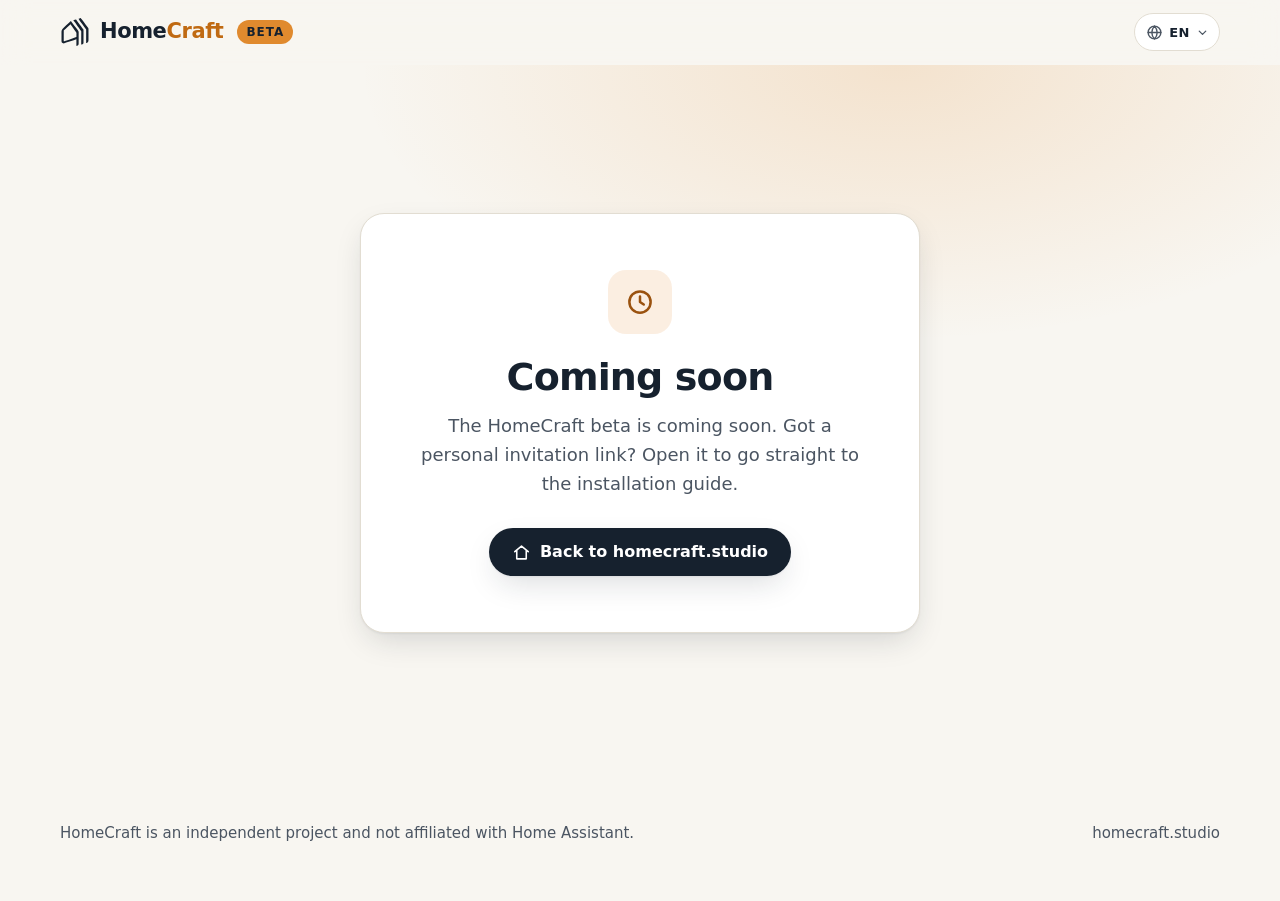
==== commit 626a238d: "Beta: Coming soon met schakelaar BETA_OPEN - status.js met const BETA_OPEN = false en uitleg hoe je " ====
--- a/index.html
+++ b/index.html
@@ -6,7 +6,7 @@
 <title data-i18n="meta.titel">HomeCraft beta</title>
 <meta name="robots" content="noindex, nofollow">
 <meta name="referrer" content="no-referrer">
-<meta name="description" data-i18n-content="meta.omschrijving" content="The HomeCraft beta is by invitation only.">
+<meta name="description" data-i18n-content="meta.omschrijving" content="The HomeCraft beta is coming soon.">
 <meta name="theme-color" content="#f8f6f1" media="(prefers-color-scheme: light)">
 <meta name="theme-color" content="#0d141c" media="(prefers-color-scheme: dark)">
 <link rel="icon" href="/favicon.svg" type="image/svg+xml">
@@ -15,7 +15,7 @@
 <meta property="og:type" content="website">
 <meta property="og:site_name" content="HomeCraft">
 <meta property="og:title" content="HomeCraft beta">
-<meta property="og:description" data-i18n-content="og.omschrijving" content="By invitation only. Your home in 3D, live in Home Assistant.">
+<meta property="og:description" data-i18n-content="og.omschrijving" content="Coming soon. Your home in 3D, live in Home Assistant.">
 <meta property="og:image" content="https://beta.homecraft.studio/img/og.jpg">
 <meta property="og:image:width" content="1200">
 <meta property="og:image:height" content="630">
@@ -28,6 +28,7 @@
 <body>
 <svg width="0" height="0" style="position:absolute" aria-hidden="true">
   <symbol id="i-logo" viewBox="153.4 135.3 744.1 744.1"><path fill="currentColor" d="M421.4,234.9c3.7,4.9,7.2,9.5,10.8,14.1c23.9,31.6,47.8,63.2,71.7,94.7c13.8,18.2,27.7,36.4,41.5,54.6 c19.9,26.2,39.6,52.5,59.6,78.7c7.8,10.2,11.8,21.3,11.7,34.3c-0.3,55.2-0.2,110.4-0.3,165.6c-0.1,41.6-0.2,83.1-0.4,124.7 c0,9.8-2.1,18.9-8.1,26.9c-4.4,5.9-9.9,10.2-16.4,13.3c-6.5,3.1-13.2,5.6-19.9,8.3c-1.9,0.7-3.9,1.1-5.9,1.5 c-4.3,0.7-5.8-0.6-5.8-4.9c0-20.8,0-41.7,0.1-62.5c0.1-31.4,0.2-62.9,0.3-94.3c0-1,0-1.9,0-3.3c-1.3,0.4-2.3,0.6-3.2,1 c-41.9,14.5-83.8,29.1-125.8,43.4c-27.2,9.2-54.5,18-81.8,26.9c-29.1,9.5-58.3,18.9-87.4,28.5c-16,5.3-31.3,4.8-45.8-4.2 c-15.2-9.4-23.5-23.3-25-41c-0.6-6.9-0.6-13.8-0.6-20.7c0-54.8,0.1-109.6,0.1-164.4c0-20.3,0.2-40.5-0.2-60.8 c-0.4-24.2,7.9-45.1,24-62.8c11.5-12.6,23.7-24.5,35.8-36.4c16.7-16.4,33.5-32.5,50.5-48.7c27.6-26.2,55.2-52.4,82.9-78.5 c11.1-10.5,22.5-20.6,33.8-30.9C418.9,237.1,420,236.2,421.4,234.9z M412.7,316.6c-1.3,1.1-2.3,2-3.3,2.9 c-27.4,25.3-54.8,50.6-82.2,75.8c-25.4,23.4-50.9,46.7-76.3,70.2c-1.8,1.7-2.9,4.3-3.7,6.7c-0.7,2.3-0.5,4.8-0.5,7.2 c-0.1,74.2-0.1,148.4-0.2,222.5c0,10.2-0.2,20.4-0.1,30.7c0.1,6,2.7,7.9,8.5,6.2c6.6-2,13.1-4.2,19.7-6.4 C302.8,723,331,713.6,359,704c44-15.1,87.8-30.4,131.7-45.8c22.4-7.8,44.7-15.9,67.1-23.8c1.7-0.6,2.7-1.3,2.7-3.4 c0.1-30.9,0.2-61.7,0.5-92.6c0.1-9.2-2.6-17.2-7.8-24.5C541,497,529,480,516.9,463c-14.4-20.2-28.7-40.5-43-60.7 c-13.1-18.5-26.3-36.9-39.5-55.4C427.3,336.9,420.1,326.9,412.7,316.6z M486.9,216c4.3-1.3,8.4-2.5,12.5-3.8c16.1-4.9,32.2-9.7,48.3-14.7c1.9-0.6,3-0.4,4.3,1.4c14.2,19.5,28.4,39,42.7,58.5 c18.5,25.1,37.1,50.1,55.7,75c16.6,22.2,33.2,44.4,49.8,66.6C709,411,717.8,423,726.6,435c6.5,9,9.9,19.1,9.9,30.3 c0,78.8,0,157.5,0,236.3c0,23.4-0.2,46.7,0.1,70.1c0.2,18.6-8.7,30.8-25.6,37.5c-8.4,3.3-17,6.3-25.5,9.2c-5,1.7-6.2,0.7-6.1-4.5 c0.3-98.5,0.6-197.1,0.9-295.6c0-6.3,0-12.7-0.1-19c-0.1-5.1-1.2-9.8-4.2-14.1c-19-27.5-37.8-55-56.9-82.4 c-19.4-27.8-39-55.4-58.6-83c-15.9-22.4-31.8-44.8-47.7-67.1c-8-11.2-16-22.3-24-33.5C488.3,218.2,487.7,217.3,486.9,216z M802.5,779.8c-0.3-2.5-0.7-4.7-0.7-6.9c0-59.6,0.1-119.2,0.2-178.8c0.1-45.3,0.2-90.5,0.3-135.8c0-5.7-1.1-11.3-4.3-16.2 c-6.5-9.8-13-19.6-19.8-29.2c-26.3-36.9-52.6-73.9-79.1-110.7c-22.9-31.7-46.1-63.3-69.1-94.9c-6.2-8.6-12.5-17.2-18.7-25.7 c-0.3-0.5-0.6-0.9-1.1-1.7c8.5-2.5,16.8-5,25.1-7.4c10.6-3.1,21.3-6.2,31.9-9.4c1.9-0.6,3-0.2,4.1,1.4c8.4,11.4,16.7,22.7,25.2,34 c28.8,38.1,57.7,76.2,86.5,114.3c22.2,29.4,44.4,58.7,66.5,88.1c7.2,9.6,10.7,20.4,10.7,32.4c0,66.8,0,133.6,0,200.4 c0,23.1,0.4,46.2-0.1,69.2c-0.2,11.1-1.4,22.4-3.3,33.4c-2.9,16.7-12.5,28.6-28.7,34.8c-6.9,2.6-13.9,5.1-20.9,7.5 C805.8,779.2,804.3,779.4,802.5,779.8z"/></symbol>
+  <symbol id="i-klok" viewBox="0 0 24 24" fill="none" stroke="currentColor" stroke-width="2" stroke-linecap="round" stroke-linejoin="round"><circle cx="12" cy="12" r="8.5"/><path d="M12 7.5V12l3 2"/></symbol>
   <symbol id="i-slot" viewBox="0 0 24 24" fill="none" stroke="currentColor" stroke-width="2" stroke-linecap="round" stroke-linejoin="round"><rect x="4.5" y="10.5" width="15" height="10" rx="2.5"/><path d="M8 10.5V8a4 4 0 0 1 8 0v2.5"/></symbol>
   <symbol id="i-thuis" viewBox="0 0 24 24" fill="none" stroke="currentColor" stroke-width="2" stroke-linecap="round" stroke-linejoin="round"><path d="M3.5 11 12 4l8.5 7M6 9.5V20h12V9.5"/></symbol>
   <symbol id="i-kopie" viewBox="0 0 24 24" fill="none" stroke="currentColor" stroke-width="2" stroke-linecap="round" stroke-linejoin="round"><rect x="8.5" y="8.5" width="12" height="12" rx="2.5"/><path d="M15.5 5.5v-.5a2 2 0 0 0-2-2h-8a2 2 0 0 0-2 2v8a2 2 0 0 0 2 2h.5"/></symbol>
@@ -69,20 +70,22 @@
   <div class="dicht" data-staat="dicht ongeldig" hidden>
     <div class="wrap">
       <div class="dicht-kaart">
-        <div class="dicht-ico"><svg aria-hidden="true"><use href="#i-slot"/></svg></div>
-        <h1 data-i18n="dicht.titel">This beta is by invitation only</h1>
-        <p data-staat="dicht" data-i18n="dicht.tekst">You need a personal invitation link to view this page. Curious what HomeCraft is? Have a look at the website.</p>
-        <p data-staat="ongeldig" hidden data-i18n="dicht.ongeldig">This invitation link is not (or no longer) valid. Check that you copied the whole link, or ask for a new one in the group.</p>
+        <div class="dicht-ico" data-staat="dicht"><svg aria-hidden="true"><use href="#i-klok"/></svg></div>
+        <div class="dicht-ico" data-staat="ongeldig" hidden><svg aria-hidden="true"><use href="#i-slot"/></svg></div>
+        <h1 data-staat="dicht" data-i18n="dicht.titel">Coming soon</h1>
+        <h1 data-staat="ongeldig" hidden data-i18n="dicht.ongeldig.titel">This invitation link is not valid</h1>
+        <p data-staat="dicht" data-i18n="dicht.tekst">The HomeCraft beta is coming soon. Got a personal invitation link? Open it to go straight to the installation guide.</p>
+        <p data-staat="ongeldig" hidden data-i18n="dicht.ongeldig">Check that you copied the whole link, or ask for a new one in the group.</p>
         <div class="acties">
-          <a class="knop knop-vol" href="https://homecraft.studio/"><svg aria-hidden="true"><use href="#i-thuis"/></svg><span data-i18n="dicht.knop">Go to homecraft.studio</span></a>
+          <a class="knop knop-vol" href="https://homecraft.studio/"><svg aria-hidden="true"><use href="#i-thuis"/></svg><span data-i18n="dicht.knop">Back to homecraft.studio</span></a>
         </div>
       </div>
     </div>
   </div>
   <noscript>
     <div class="dicht"><div class="wrap"><div class="dicht-kaart">
-      <h1>This beta is by invitation only</h1>
-      <p>Turn on JavaScript to check your invitation, or go to <a href="https://homecraft.studio/">homecraft.studio</a>.</p>
+      <h1>Coming soon</h1>
+      <p>Turn on JavaScript to view this page, or go to <a href="https://homecraft.studio/">homecraft.studio</a>.</p>
     </div></div></div>
   </noscript>
 
@@ -173,12 +176,13 @@
     <p data-i18n="voet.tekst">HomeCraft is an independent project and not affiliated with Home Assistant.</p>
     <nav aria-label="Footer" data-i18n-aria="voet.aria">
       <a href="https://homecraft.studio/">homecraft.studio</a>
-      <a href="https://github.com/homecraftstudio/homecraft">GitHub</a>
     </nav>
   </div>
 </footer>
 <script src="/i18n.js"></script>
+<script src="/status.js"></script>
 <script src="/toegang.js"></script>
 <script src="/beta.js"></script>
+<script src="/teller.js" defer></script>
 </body>
 </html>
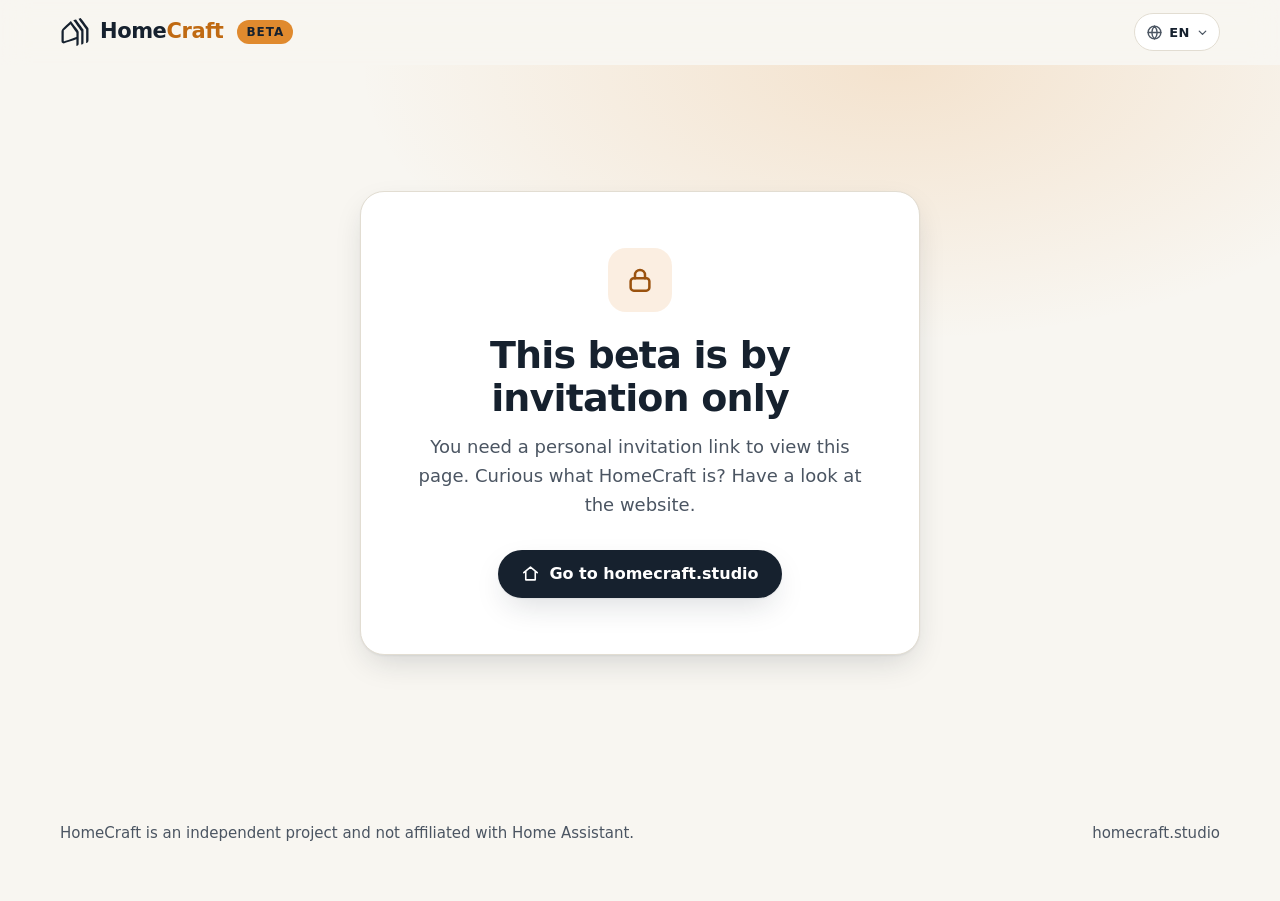
==== commit 3921eec9: "GitHub-links weg (Coming soon) en anonieme bezoekerstelling" ====
--- a/index.html
+++ b/index.html
@@ -6,7 +6,7 @@
 <title data-i18n="meta.titel">HomeCraft beta</title>
 <meta name="robots" content="noindex, nofollow">
 <meta name="referrer" content="no-referrer">
-<meta name="description" data-i18n-content="meta.omschrijving" content="The HomeCraft beta is coming soon.">
+<meta name="description" data-i18n-content="meta.omschrijving" content="The HomeCraft beta is by invitation only.">
 <meta name="theme-color" content="#f8f6f1" media="(prefers-color-scheme: light)">
 <meta name="theme-color" content="#0d141c" media="(prefers-color-scheme: dark)">
 <link rel="icon" href="/favicon.svg" type="image/svg+xml">
@@ -15,7 +15,7 @@
 <meta property="og:type" content="website">
 <meta property="og:site_name" content="HomeCraft">
 <meta property="og:title" content="HomeCraft beta">
-<meta property="og:description" data-i18n-content="og.omschrijving" content="Coming soon. Your home in 3D, live in Home Assistant.">
+<meta property="og:description" data-i18n-content="og.omschrijving" content="By invitation only. Your home in 3D, live in Home Assistant.">
 <meta property="og:image" content="https://beta.homecraft.studio/img/og.jpg">
 <meta property="og:image:width" content="1200">
 <meta property="og:image:height" content="630">
@@ -28,7 +28,6 @@
 <body>
 <svg width="0" height="0" style="position:absolute" aria-hidden="true">
   <symbol id="i-logo" viewBox="153.4 135.3 744.1 744.1"><path fill="currentColor" d="M421.4,234.9c3.7,4.9,7.2,9.5,10.8,14.1c23.9,31.6,47.8,63.2,71.7,94.7c13.8,18.2,27.7,36.4,41.5,54.6 c19.9,26.2,39.6,52.5,59.6,78.7c7.8,10.2,11.8,21.3,11.7,34.3c-0.3,55.2-0.2,110.4-0.3,165.6c-0.1,41.6-0.2,83.1-0.4,124.7 c0,9.8-2.1,18.9-8.1,26.9c-4.4,5.9-9.9,10.2-16.4,13.3c-6.5,3.1-13.2,5.6-19.9,8.3c-1.9,0.7-3.9,1.1-5.9,1.5 c-4.3,0.7-5.8-0.6-5.8-4.9c0-20.8,0-41.7,0.1-62.5c0.1-31.4,0.2-62.9,0.3-94.3c0-1,0-1.9,0-3.3c-1.3,0.4-2.3,0.6-3.2,1 c-41.9,14.5-83.8,29.1-125.8,43.4c-27.2,9.2-54.5,18-81.8,26.9c-29.1,9.5-58.3,18.9-87.4,28.5c-16,5.3-31.3,4.8-45.8-4.2 c-15.2-9.4-23.5-23.3-25-41c-0.6-6.9-0.6-13.8-0.6-20.7c0-54.8,0.1-109.6,0.1-164.4c0-20.3,0.2-40.5-0.2-60.8 c-0.4-24.2,7.9-45.1,24-62.8c11.5-12.6,23.7-24.5,35.8-36.4c16.7-16.4,33.5-32.5,50.5-48.7c27.6-26.2,55.2-52.4,82.9-78.5 c11.1-10.5,22.5-20.6,33.8-30.9C418.9,237.1,420,236.2,421.4,234.9z M412.7,316.6c-1.3,1.1-2.3,2-3.3,2.9 c-27.4,25.3-54.8,50.6-82.2,75.8c-25.4,23.4-50.9,46.7-76.3,70.2c-1.8,1.7-2.9,4.3-3.7,6.7c-0.7,2.3-0.5,4.8-0.5,7.2 c-0.1,74.2-0.1,148.4-0.2,222.5c0,10.2-0.2,20.4-0.1,30.7c0.1,6,2.7,7.9,8.5,6.2c6.6-2,13.1-4.2,19.7-6.4 C302.8,723,331,713.6,359,704c44-15.1,87.8-30.4,131.7-45.8c22.4-7.8,44.7-15.9,67.1-23.8c1.7-0.6,2.7-1.3,2.7-3.4 c0.1-30.9,0.2-61.7,0.5-92.6c0.1-9.2-2.6-17.2-7.8-24.5C541,497,529,480,516.9,463c-14.4-20.2-28.7-40.5-43-60.7 c-13.1-18.5-26.3-36.9-39.5-55.4C427.3,336.9,420.1,326.9,412.7,316.6z M486.9,216c4.3-1.3,8.4-2.5,12.5-3.8c16.1-4.9,32.2-9.7,48.3-14.7c1.9-0.6,3-0.4,4.3,1.4c14.2,19.5,28.4,39,42.7,58.5 c18.5,25.1,37.1,50.1,55.7,75c16.6,22.2,33.2,44.4,49.8,66.6C709,411,717.8,423,726.6,435c6.5,9,9.9,19.1,9.9,30.3 c0,78.8,0,157.5,0,236.3c0,23.4-0.2,46.7,0.1,70.1c0.2,18.6-8.7,30.8-25.6,37.5c-8.4,3.3-17,6.3-25.5,9.2c-5,1.7-6.2,0.7-6.1-4.5 c0.3-98.5,0.6-197.1,0.9-295.6c0-6.3,0-12.7-0.1-19c-0.1-5.1-1.2-9.8-4.2-14.1c-19-27.5-37.8-55-56.9-82.4 c-19.4-27.8-39-55.4-58.6-83c-15.9-22.4-31.8-44.8-47.7-67.1c-8-11.2-16-22.3-24-33.5C488.3,218.2,487.7,217.3,486.9,216z M802.5,779.8c-0.3-2.5-0.7-4.7-0.7-6.9c0-59.6,0.1-119.2,0.2-178.8c0.1-45.3,0.2-90.5,0.3-135.8c0-5.7-1.1-11.3-4.3-16.2 c-6.5-9.8-13-19.6-19.8-29.2c-26.3-36.9-52.6-73.9-79.1-110.7c-22.9-31.7-46.1-63.3-69.1-94.9c-6.2-8.6-12.5-17.2-18.7-25.7 c-0.3-0.5-0.6-0.9-1.1-1.7c8.5-2.5,16.8-5,25.1-7.4c10.6-3.1,21.3-6.2,31.9-9.4c1.9-0.6,3-0.2,4.1,1.4c8.4,11.4,16.7,22.7,25.2,34 c28.8,38.1,57.7,76.2,86.5,114.3c22.2,29.4,44.4,58.7,66.5,88.1c7.2,9.6,10.7,20.4,10.7,32.4c0,66.8,0,133.6,0,200.4 c0,23.1,0.4,46.2-0.1,69.2c-0.2,11.1-1.4,22.4-3.3,33.4c-2.9,16.7-12.5,28.6-28.7,34.8c-6.9,2.6-13.9,5.1-20.9,7.5 C805.8,779.2,804.3,779.4,802.5,779.8z"/></symbol>
-  <symbol id="i-klok" viewBox="0 0 24 24" fill="none" stroke="currentColor" stroke-width="2" stroke-linecap="round" stroke-linejoin="round"><circle cx="12" cy="12" r="8.5"/><path d="M12 7.5V12l3 2"/></symbol>
   <symbol id="i-slot" viewBox="0 0 24 24" fill="none" stroke="currentColor" stroke-width="2" stroke-linecap="round" stroke-linejoin="round"><rect x="4.5" y="10.5" width="15" height="10" rx="2.5"/><path d="M8 10.5V8a4 4 0 0 1 8 0v2.5"/></symbol>
   <symbol id="i-thuis" viewBox="0 0 24 24" fill="none" stroke="currentColor" stroke-width="2" stroke-linecap="round" stroke-linejoin="round"><path d="M3.5 11 12 4l8.5 7M6 9.5V20h12V9.5"/></symbol>
   <symbol id="i-kopie" viewBox="0 0 24 24" fill="none" stroke="currentColor" stroke-width="2" stroke-linecap="round" stroke-linejoin="round"><rect x="8.5" y="8.5" width="12" height="12" rx="2.5"/><path d="M15.5 5.5v-.5a2 2 0 0 0-2-2h-8a2 2 0 0 0-2 2v8a2 2 0 0 0 2 2h.5"/></symbol>
@@ -70,22 +69,20 @@
   <div class="dicht" data-staat="dicht ongeldig" hidden>
     <div class="wrap">
       <div class="dicht-kaart">
-        <div class="dicht-ico" data-staat="dicht"><svg aria-hidden="true"><use href="#i-klok"/></svg></div>
-        <div class="dicht-ico" data-staat="ongeldig" hidden><svg aria-hidden="true"><use href="#i-slot"/></svg></div>
-        <h1 data-staat="dicht" data-i18n="dicht.titel">Coming soon</h1>
-        <h1 data-staat="ongeldig" hidden data-i18n="dicht.ongeldig.titel">This invitation link is not valid</h1>
-        <p data-staat="dicht" data-i18n="dicht.tekst">The HomeCraft beta is coming soon. Got a personal invitation link? Open it to go straight to the installation guide.</p>
-        <p data-staat="ongeldig" hidden data-i18n="dicht.ongeldig">Check that you copied the whole link, or ask for a new one in the group.</p>
+        <div class="dicht-ico"><svg aria-hidden="true"><use href="#i-slot"/></svg></div>
+        <h1 data-i18n="dicht.titel">This beta is by invitation only</h1>
+        <p data-staat="dicht" data-i18n="dicht.tekst">You need a personal invitation link to view this page. Curious what HomeCraft is? Have a look at the website.</p>
+        <p data-staat="ongeldig" hidden data-i18n="dicht.ongeldig">This invitation link is not (or no longer) valid. Check that you copied the whole link, or ask for a new one in the group.</p>
         <div class="acties">
-          <a class="knop knop-vol" href="https://homecraft.studio/"><svg aria-hidden="true"><use href="#i-thuis"/></svg><span data-i18n="dicht.knop">Back to homecraft.studio</span></a>
+          <a class="knop knop-vol" href="https://homecraft.studio/"><svg aria-hidden="true"><use href="#i-thuis"/></svg><span data-i18n="dicht.knop">Go to homecraft.studio</span></a>
         </div>
       </div>
     </div>
   </div>
   <noscript>
     <div class="dicht"><div class="wrap"><div class="dicht-kaart">
-      <h1>Coming soon</h1>
-      <p>Turn on JavaScript to view this page, or go to <a href="https://homecraft.studio/">homecraft.studio</a>.</p>
+      <h1>This beta is by invitation only</h1>
+      <p>Turn on JavaScript to check your invitation, or go to <a href="https://homecraft.studio/">homecraft.studio</a>.</p>
     </div></div></div>
   </noscript>
 
@@ -180,7 +177,6 @@
   </div>
 </footer>
 <script src="/i18n.js"></script>
-<script src="/status.js"></script>
 <script src="/toegang.js"></script>
 <script src="/beta.js"></script>
 <script src="/teller.js" defer></script>
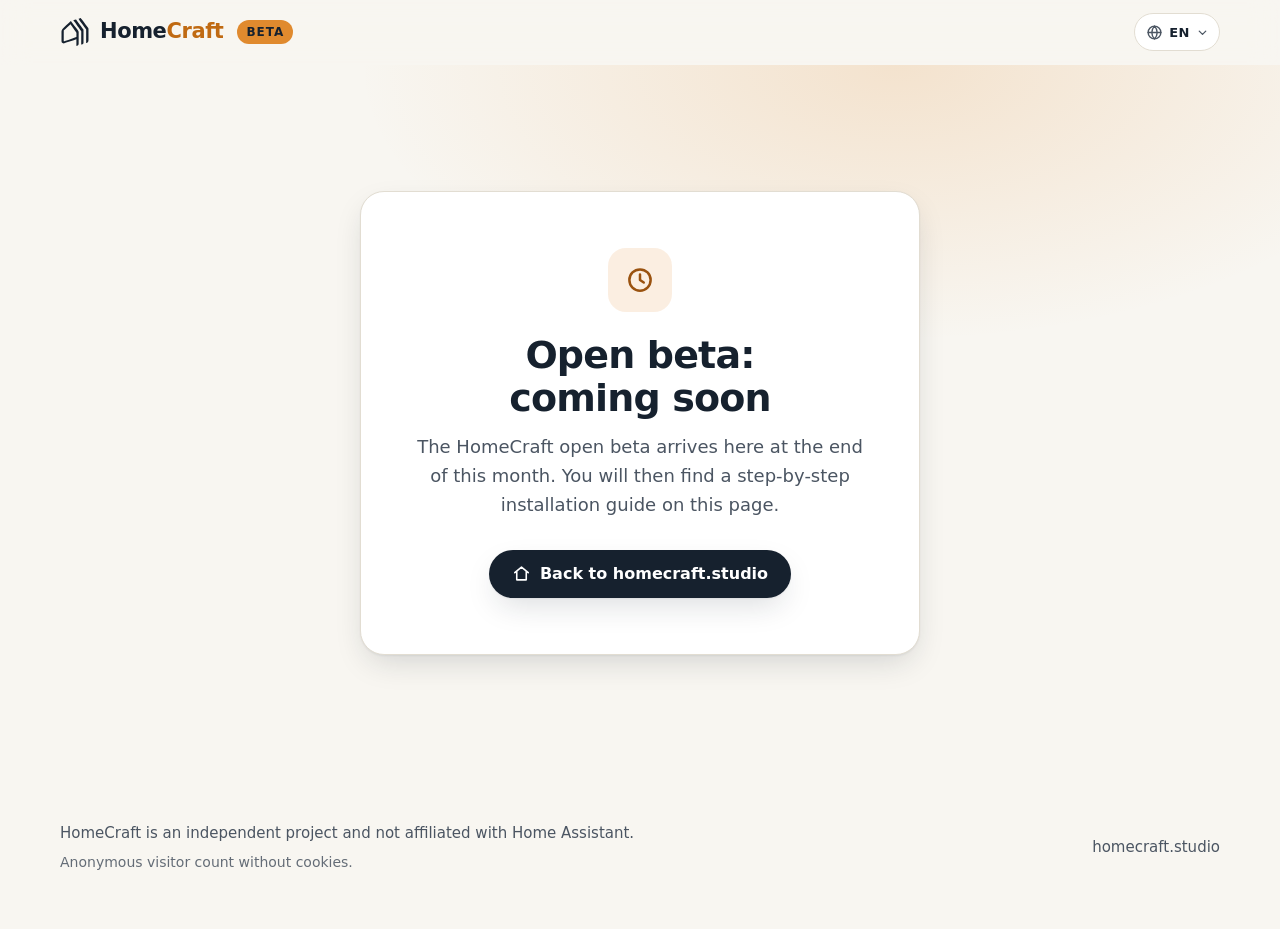
==== commit fd2ed0df: "Open beta: coming soon, stille testcodes en telling van de gids - 'Open beta: coming soon' met uitle" ====
--- a/index.html
+++ b/index.html
@@ -6,7 +6,7 @@
 <title data-i18n="meta.titel">HomeCraft beta</title>
 <meta name="robots" content="noindex, nofollow">
 <meta name="referrer" content="no-referrer">
-<meta name="description" data-i18n-content="meta.omschrijving" content="The HomeCraft beta is by invitation only.">
+<meta name="description" data-i18n-content="meta.omschrijving" content="The HomeCraft open beta is coming soon.">
 <meta name="theme-color" content="#f8f6f1" media="(prefers-color-scheme: light)">
 <meta name="theme-color" content="#0d141c" media="(prefers-color-scheme: dark)">
 <link rel="icon" href="/favicon.svg" type="image/svg+xml">
@@ -15,7 +15,7 @@
 <meta property="og:type" content="website">
 <meta property="og:site_name" content="HomeCraft">
 <meta property="og:title" content="HomeCraft beta">
-<meta property="og:description" data-i18n-content="og.omschrijving" content="By invitation only. Your home in 3D, live in Home Assistant.">
+<meta property="og:description" data-i18n-content="og.omschrijving" content="Open beta: coming soon. Your home in 3D, live in Home Assistant.">
 <meta property="og:image" content="https://beta.homecraft.studio/img/og.jpg">
 <meta property="og:image:width" content="1200">
 <meta property="og:image:height" content="630">
@@ -28,6 +28,7 @@
 <body>
 <svg width="0" height="0" style="position:absolute" aria-hidden="true">
   <symbol id="i-logo" viewBox="153.4 135.3 744.1 744.1"><path fill="currentColor" d="M421.4,234.9c3.7,4.9,7.2,9.5,10.8,14.1c23.9,31.6,47.8,63.2,71.7,94.7c13.8,18.2,27.7,36.4,41.5,54.6 c19.9,26.2,39.6,52.5,59.6,78.7c7.8,10.2,11.8,21.3,11.7,34.3c-0.3,55.2-0.2,110.4-0.3,165.6c-0.1,41.6-0.2,83.1-0.4,124.7 c0,9.8-2.1,18.9-8.1,26.9c-4.4,5.9-9.9,10.2-16.4,13.3c-6.5,3.1-13.2,5.6-19.9,8.3c-1.9,0.7-3.9,1.1-5.9,1.5 c-4.3,0.7-5.8-0.6-5.8-4.9c0-20.8,0-41.7,0.1-62.5c0.1-31.4,0.2-62.9,0.3-94.3c0-1,0-1.9,0-3.3c-1.3,0.4-2.3,0.6-3.2,1 c-41.9,14.5-83.8,29.1-125.8,43.4c-27.2,9.2-54.5,18-81.8,26.9c-29.1,9.5-58.3,18.9-87.4,28.5c-16,5.3-31.3,4.8-45.8-4.2 c-15.2-9.4-23.5-23.3-25-41c-0.6-6.9-0.6-13.8-0.6-20.7c0-54.8,0.1-109.6,0.1-164.4c0-20.3,0.2-40.5-0.2-60.8 c-0.4-24.2,7.9-45.1,24-62.8c11.5-12.6,23.7-24.5,35.8-36.4c16.7-16.4,33.5-32.5,50.5-48.7c27.6-26.2,55.2-52.4,82.9-78.5 c11.1-10.5,22.5-20.6,33.8-30.9C418.9,237.1,420,236.2,421.4,234.9z M412.7,316.6c-1.3,1.1-2.3,2-3.3,2.9 c-27.4,25.3-54.8,50.6-82.2,75.8c-25.4,23.4-50.9,46.7-76.3,70.2c-1.8,1.7-2.9,4.3-3.7,6.7c-0.7,2.3-0.5,4.8-0.5,7.2 c-0.1,74.2-0.1,148.4-0.2,222.5c0,10.2-0.2,20.4-0.1,30.7c0.1,6,2.7,7.9,8.5,6.2c6.6-2,13.1-4.2,19.7-6.4 C302.8,723,331,713.6,359,704c44-15.1,87.8-30.4,131.7-45.8c22.4-7.8,44.7-15.9,67.1-23.8c1.7-0.6,2.7-1.3,2.7-3.4 c0.1-30.9,0.2-61.7,0.5-92.6c0.1-9.2-2.6-17.2-7.8-24.5C541,497,529,480,516.9,463c-14.4-20.2-28.7-40.5-43-60.7 c-13.1-18.5-26.3-36.9-39.5-55.4C427.3,336.9,420.1,326.9,412.7,316.6z M486.9,216c4.3-1.3,8.4-2.5,12.5-3.8c16.1-4.9,32.2-9.7,48.3-14.7c1.9-0.6,3-0.4,4.3,1.4c14.2,19.5,28.4,39,42.7,58.5 c18.5,25.1,37.1,50.1,55.7,75c16.6,22.2,33.2,44.4,49.8,66.6C709,411,717.8,423,726.6,435c6.5,9,9.9,19.1,9.9,30.3 c0,78.8,0,157.5,0,236.3c0,23.4-0.2,46.7,0.1,70.1c0.2,18.6-8.7,30.8-25.6,37.5c-8.4,3.3-17,6.3-25.5,9.2c-5,1.7-6.2,0.7-6.1-4.5 c0.3-98.5,0.6-197.1,0.9-295.6c0-6.3,0-12.7-0.1-19c-0.1-5.1-1.2-9.8-4.2-14.1c-19-27.5-37.8-55-56.9-82.4 c-19.4-27.8-39-55.4-58.6-83c-15.9-22.4-31.8-44.8-47.7-67.1c-8-11.2-16-22.3-24-33.5C488.3,218.2,487.7,217.3,486.9,216z M802.5,779.8c-0.3-2.5-0.7-4.7-0.7-6.9c0-59.6,0.1-119.2,0.2-178.8c0.1-45.3,0.2-90.5,0.3-135.8c0-5.7-1.1-11.3-4.3-16.2 c-6.5-9.8-13-19.6-19.8-29.2c-26.3-36.9-52.6-73.9-79.1-110.7c-22.9-31.7-46.1-63.3-69.1-94.9c-6.2-8.6-12.5-17.2-18.7-25.7 c-0.3-0.5-0.6-0.9-1.1-1.7c8.5-2.5,16.8-5,25.1-7.4c10.6-3.1,21.3-6.2,31.9-9.4c1.9-0.6,3-0.2,4.1,1.4c8.4,11.4,16.7,22.7,25.2,34 c28.8,38.1,57.7,76.2,86.5,114.3c22.2,29.4,44.4,58.7,66.5,88.1c7.2,9.6,10.7,20.4,10.7,32.4c0,66.8,0,133.6,0,200.4 c0,23.1,0.4,46.2-0.1,69.2c-0.2,11.1-1.4,22.4-3.3,33.4c-2.9,16.7-12.5,28.6-28.7,34.8c-6.9,2.6-13.9,5.1-20.9,7.5 C805.8,779.2,804.3,779.4,802.5,779.8z"/></symbol>
+  <symbol id="i-klok" viewBox="0 0 24 24" fill="none" stroke="currentColor" stroke-width="2" stroke-linecap="round" stroke-linejoin="round"><circle cx="12" cy="12" r="8.5"/><path d="M12 7.5V12l3 2"/></symbol>
   <symbol id="i-slot" viewBox="0 0 24 24" fill="none" stroke="currentColor" stroke-width="2" stroke-linecap="round" stroke-linejoin="round"><rect x="4.5" y="10.5" width="15" height="10" rx="2.5"/><path d="M8 10.5V8a4 4 0 0 1 8 0v2.5"/></symbol>
   <symbol id="i-thuis" viewBox="0 0 24 24" fill="none" stroke="currentColor" stroke-width="2" stroke-linecap="round" stroke-linejoin="round"><path d="M3.5 11 12 4l8.5 7M6 9.5V20h12V9.5"/></symbol>
   <symbol id="i-kopie" viewBox="0 0 24 24" fill="none" stroke="currentColor" stroke-width="2" stroke-linecap="round" stroke-linejoin="round"><rect x="8.5" y="8.5" width="12" height="12" rx="2.5"/><path d="M15.5 5.5v-.5a2 2 0 0 0-2-2h-8a2 2 0 0 0-2 2v8a2 2 0 0 0 2 2h.5"/></symbol>
@@ -65,28 +66,27 @@
 <main id="inhoud">
   <div class="wacht" data-staat="wacht" aria-busy="true"></div>
 
-  <!-- Zonder (geldige) uitnodiging -->
-  <div class="dicht" data-staat="dicht ongeldig" hidden>
+  <!-- Gesloten (BETA_OPEN = false): Coming soon -->
+  <div class="dicht" data-staat="dicht" hidden>
     <div class="wrap">
       <div class="dicht-kaart">
-        <div class="dicht-ico"><svg aria-hidden="true"><use href="#i-slot"/></svg></div>
-        <h1 data-i18n="dicht.titel">This beta is by invitation only</h1>
-        <p data-staat="dicht" data-i18n="dicht.tekst">You need a personal invitation link to view this page. Curious what HomeCraft is? Have a look at the website.</p>
-        <p data-staat="ongeldig" hidden data-i18n="dicht.ongeldig">This invitation link is not (or no longer) valid. Check that you copied the whole link, or ask for a new one in the group.</p>
+        <div class="dicht-ico"><svg aria-hidden="true"><use href="#i-klok"/></svg></div>
+        <h1 data-i18n="dicht.titel">Open beta: coming soon</h1>
+        <p data-i18n="dicht.tekst">The HomeCraft open beta arrives here at the end of this month. You will then find a step-by-step installation guide on this page.</p>
         <div class="acties">
-          <a class="knop knop-vol" href="https://homecraft.studio/"><svg aria-hidden="true"><use href="#i-thuis"/></svg><span data-i18n="dicht.knop">Go to homecraft.studio</span></a>
+          <a class="knop knop-vol" href="https://homecraft.studio/"><svg aria-hidden="true"><use href="#i-thuis"/></svg><span data-i18n="dicht.knop">Back to homecraft.studio</span></a>
         </div>
       </div>
     </div>
   </div>
   <noscript>
     <div class="dicht"><div class="wrap"><div class="dicht-kaart">
-      <h1>This beta is by invitation only</h1>
-      <p>Turn on JavaScript to check your invitation, or go to <a href="https://homecraft.studio/">homecraft.studio</a>.</p>
+      <h1>Open beta: coming soon</h1>
+      <p>Turn on JavaScript to view this page, or go to <a href="https://homecraft.studio/">homecraft.studio</a>.</p>
     </div></div></div>
   </noscript>
 
-  <!-- Met een geldige uitnodiging -->
+  <!-- De installatiegids -->
   <div data-staat="welkom" hidden>
     <div class="welkom">
       <div class="wrap">
@@ -170,13 +170,17 @@
 
 <footer class="voet">
   <div class="wrap">
-    <p data-i18n="voet.tekst">HomeCraft is an independent project and not affiliated with Home Assistant.</p>
+    <div>
+      <p data-i18n="voet.tekst">HomeCraft is an independent project and not affiliated with Home Assistant.</p>
+      <p class="voet-privacy" data-i18n="voet.privacy">Anonymous visitor count without cookies.</p>
+    </div>
     <nav aria-label="Footer" data-i18n-aria="voet.aria">
       <a href="https://homecraft.studio/">homecraft.studio</a>
     </nav>
   </div>
 </footer>
 <script src="/i18n.js"></script>
+<script src="/status.js"></script>
 <script src="/toegang.js"></script>
 <script src="/beta.js"></script>
 <script src="/teller.js" defer></script>
--- a/style.css
+++ b/style.css
@@ -211,6 +211,7 @@
 .voet nav a { text-decoration: none; }
 .voet nav a:hover { text-decoration: underline; }
 .voet p { max-width: 640px; }
+.voet .voet-privacy { margin: 6px 0 0; font-size: 14px; opacity: .85; }
 
 /* Verschijnen bij scrollen (alleen als JS het aanzet) */
 .js .opkomen { opacity: 0; transform: translateY(14px); transition: opacity .6s ease, transform .6s ease; }
